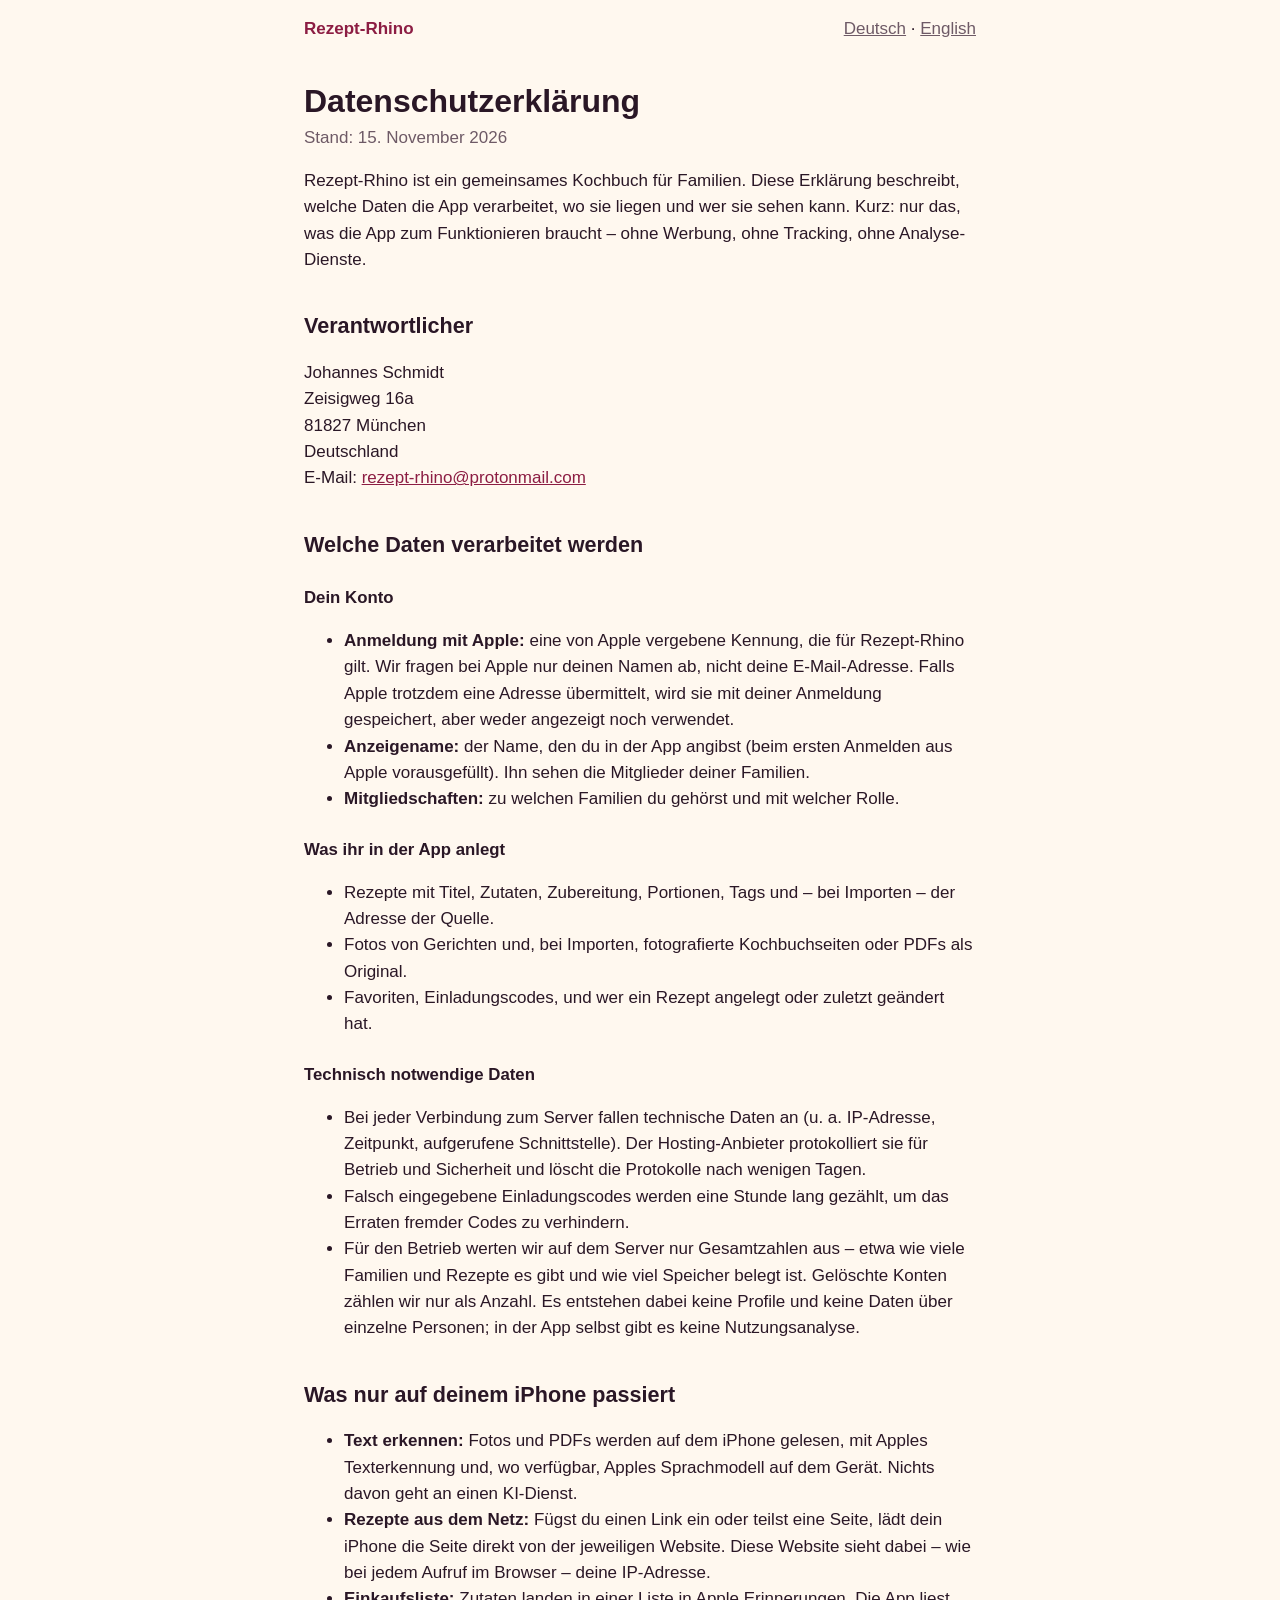
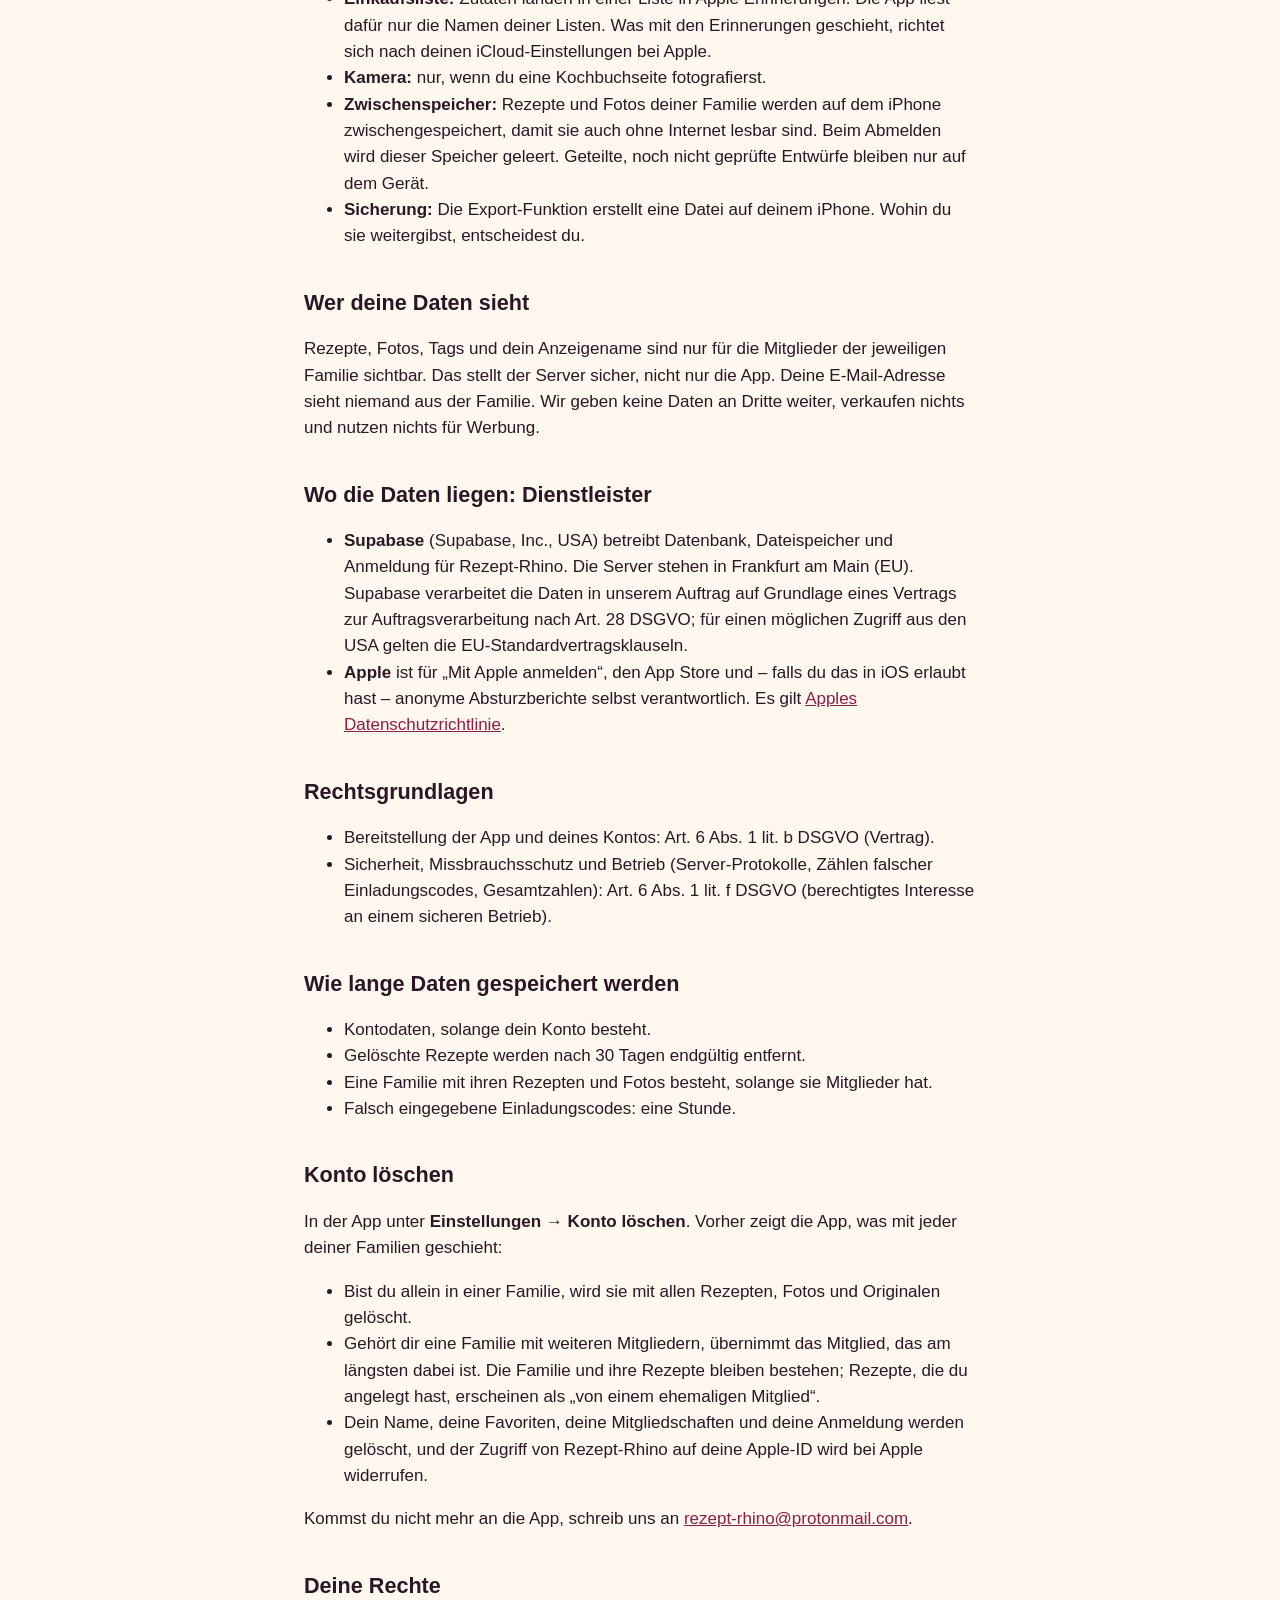
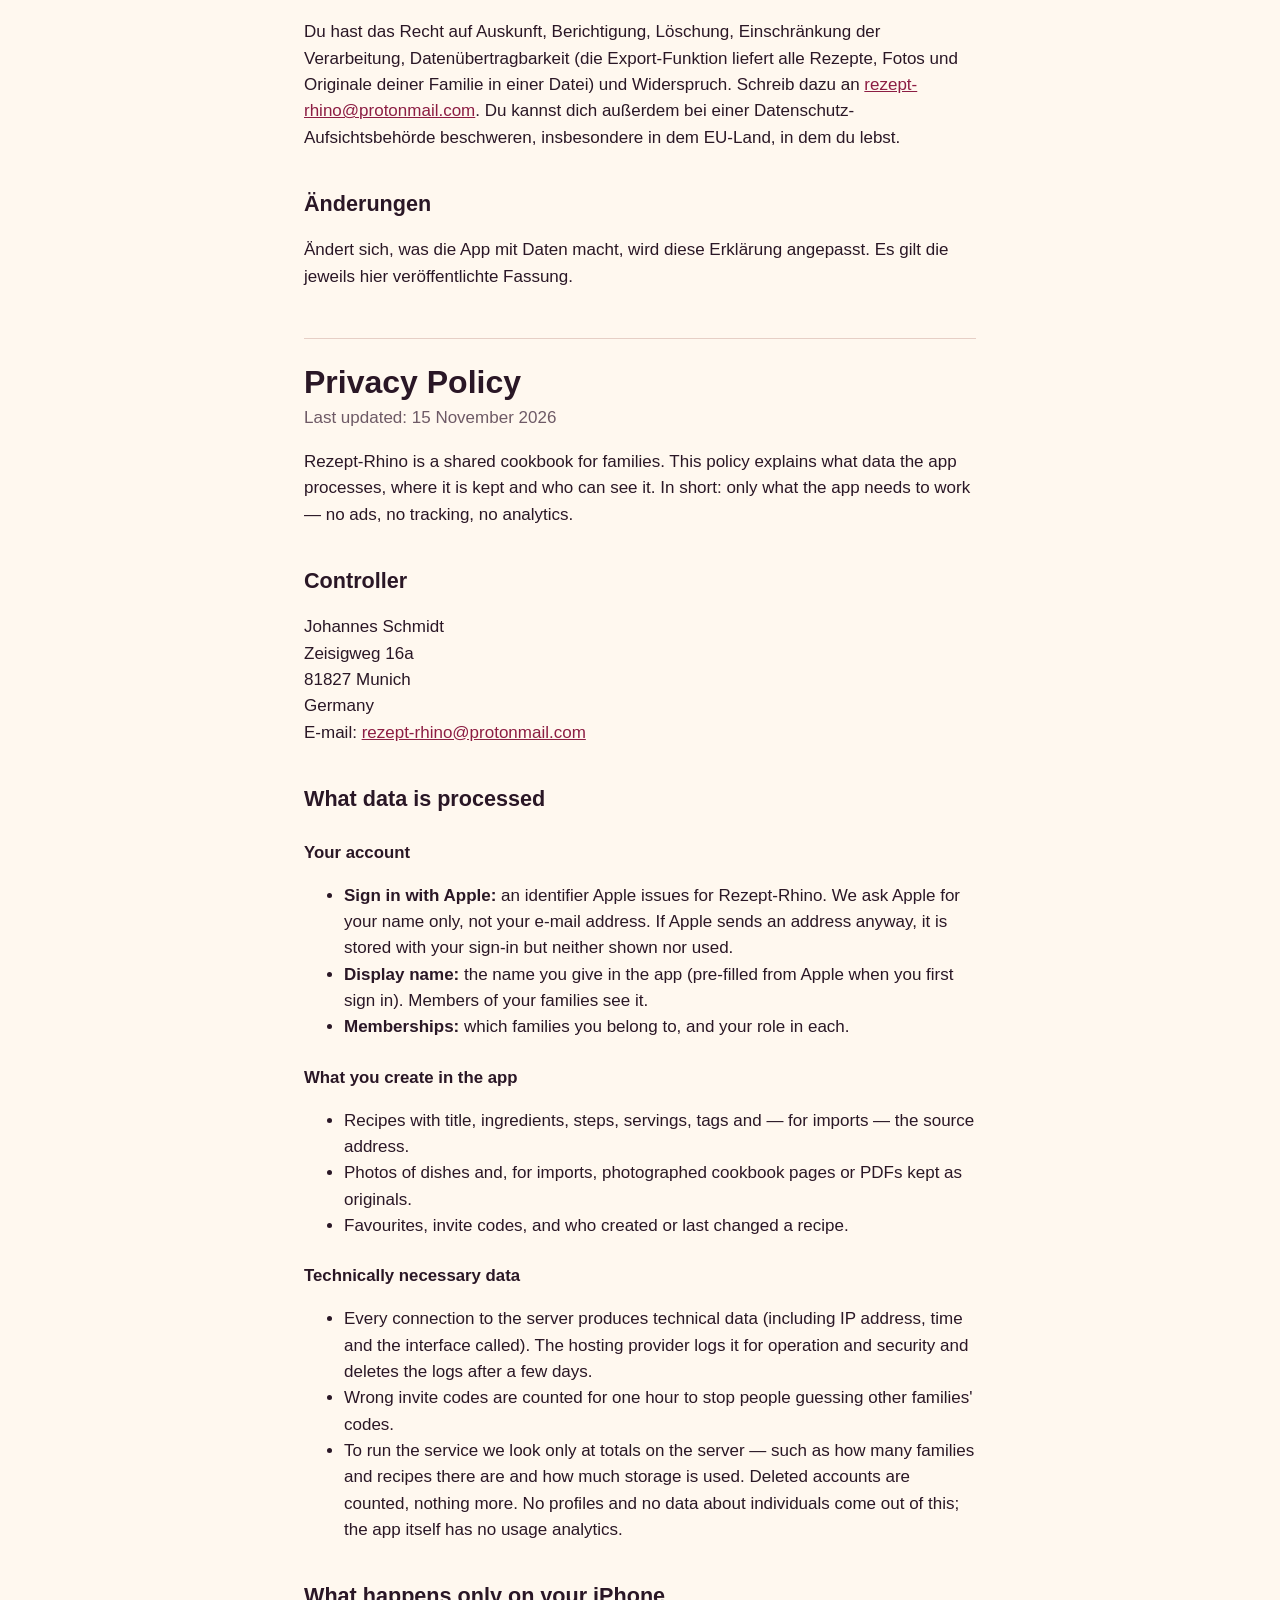
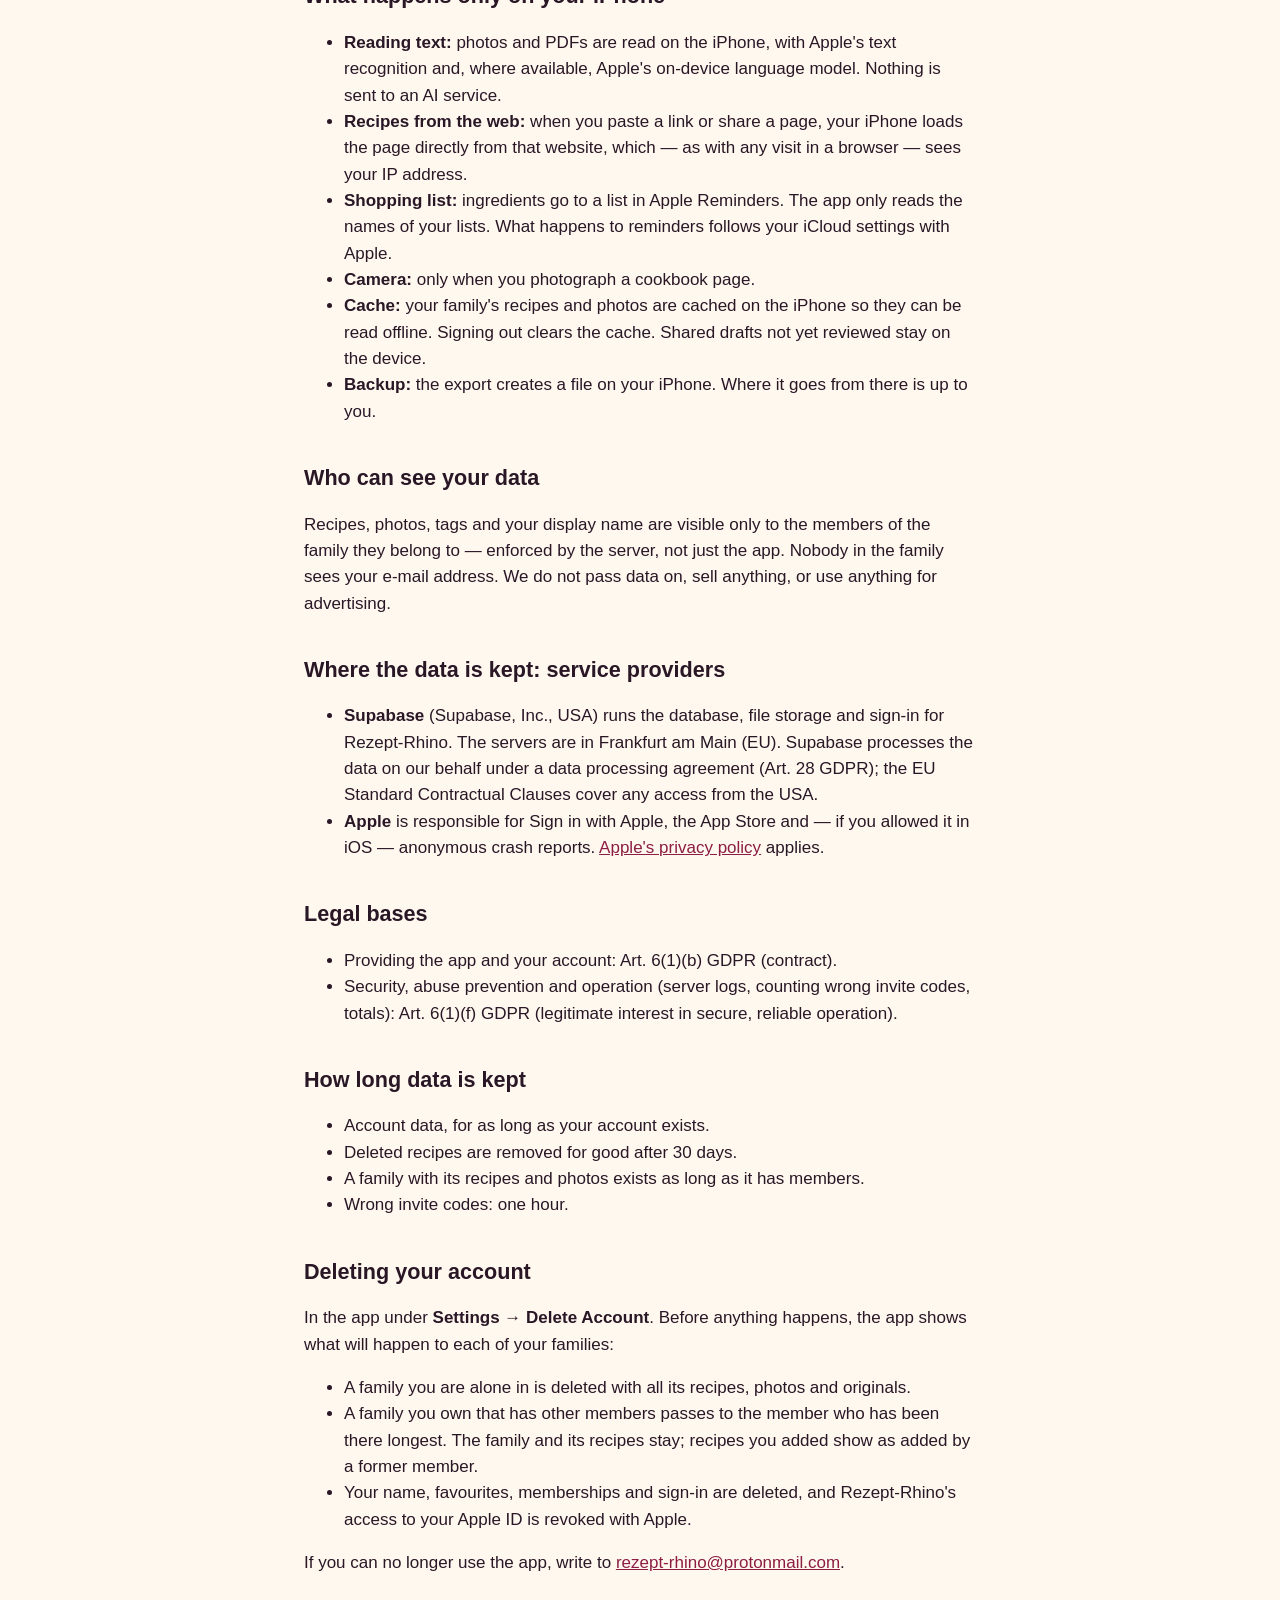
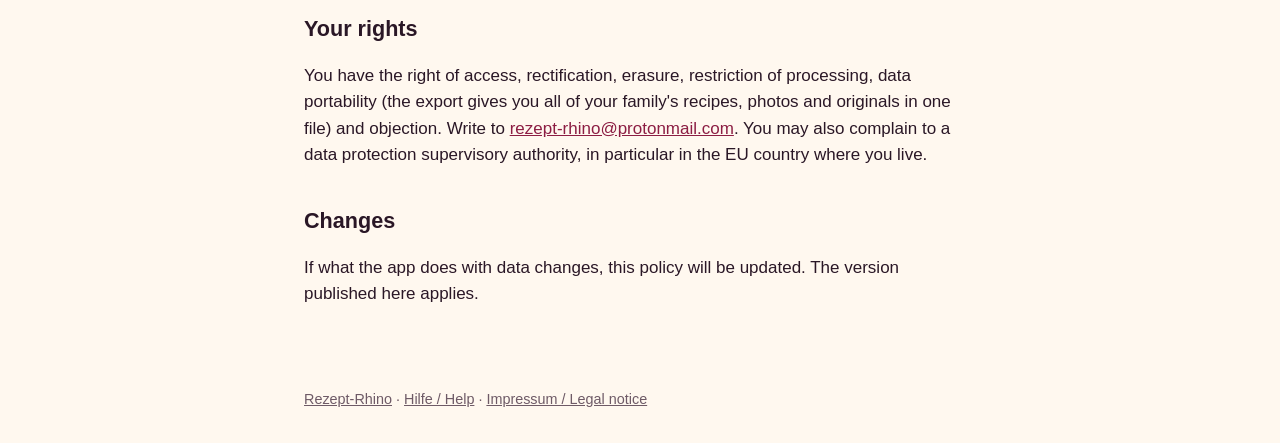
==== datenschutz.html @ c392043c "Privacy policy, help and Impressum for Rezept-Rhino" ====
<!doctype html>
<html lang="de">
<head>
<meta charset="utf-8">
<meta name="viewport" content="width=device-width, initial-scale=1">
<title>Datenschutz · Rezept-Rhino</title>
<link rel="stylesheet" href="style.css">
</head>
<body>
<header class="site">
  <a class="home" href="./">Rezept-Rhino</a>
  <nav class="lang"><a href="#de">Deutsch</a> · <a href="#en">English</a></nav>
</header>
<main>

<section class="lang" id="de" lang="de">
<h1>Datenschutzerklärung</h1>
<p class="stand">Stand: 15. November 2026</p>

<p>Rezept-Rhino ist ein gemeinsames Kochbuch für Familien. Diese Erklärung beschreibt, welche Daten
die App verarbeitet, wo sie liegen und wer sie sehen kann. Kurz: nur das, was die App zum
Funktionieren braucht – ohne Werbung, ohne Tracking, ohne Analyse-Dienste.</p>

<h2>Verantwortlicher</h2>
<p>Johannes Schmidt<br>Zeisigweg 16a<br>81827 München<br>Deutschland<br>E-Mail: <a href="mailto:rezept-rhino@protonmail.com">rezept-rhino@protonmail.com</a></p>

<h2>Welche Daten verarbeitet werden</h2>

<h3>Dein Konto</h3>
<ul>
  <li><strong>Anmeldung mit Apple:</strong> eine von Apple vergebene Kennung, die für Rezept-Rhino
    gilt. Wir fragen bei Apple nur deinen Namen ab, nicht deine E-Mail-Adresse. Falls Apple
    trotzdem eine Adresse übermittelt, wird sie mit deiner Anmeldung gespeichert, aber weder
    angezeigt noch verwendet.</li>
  <li><strong>Anzeigename:</strong> der Name, den du in der App angibst (beim ersten Anmelden aus
    Apple vorausgefüllt). Ihn sehen die Mitglieder deiner Familien.</li>
  <li><strong>Mitgliedschaften:</strong> zu welchen Familien du gehörst und mit welcher Rolle.</li>
</ul>

<h3>Was ihr in der App anlegt</h3>
<ul>
  <li>Rezepte mit Titel, Zutaten, Zubereitung, Portionen, Tags und – bei Importen – der Adresse der
    Quelle.</li>
  <li>Fotos von Gerichten und, bei Importen, fotografierte Kochbuchseiten oder PDFs als Original.</li>
  <li>Favoriten, Einladungscodes, und wer ein Rezept angelegt oder zuletzt geändert hat.</li>
</ul>

<h3>Technisch notwendige Daten</h3>
<ul>
  <li>Bei jeder Verbindung zum Server fallen technische Daten an (u. a. IP-Adresse, Zeitpunkt,
    aufgerufene Schnittstelle). Der Hosting-Anbieter protokolliert sie für Betrieb und Sicherheit
    und löscht die Protokolle nach wenigen Tagen.</li>
  <li>Falsch eingegebene Einladungscodes werden eine Stunde lang gezählt, um das Erraten fremder
    Codes zu verhindern.</li>
  <li>Für den Betrieb werten wir auf dem Server nur Gesamtzahlen aus – etwa wie viele Familien und
    Rezepte es gibt und wie viel Speicher belegt ist. Gelöschte Konten zählen wir nur als Anzahl.
    Es entstehen dabei keine Profile und keine Daten über einzelne Personen; in der App selbst gibt
    es keine Nutzungsanalyse.</li>
</ul>

<h2>Was nur auf deinem iPhone passiert</h2>
<ul>
  <li><strong>Text erkennen:</strong> Fotos und PDFs werden auf dem iPhone gelesen, mit Apples
    Texterkennung und, wo verfügbar, Apples Sprachmodell auf dem Gerät. Nichts davon geht an einen
    KI-Dienst.</li>
  <li><strong>Rezepte aus dem Netz:</strong> Fügst du einen Link ein oder teilst eine Seite, lädt dein
    iPhone die Seite direkt von der jeweiligen Website. Diese Website sieht dabei – wie bei jedem
    Aufruf im Browser – deine IP-Adresse.</li>
  <li><strong>Einkaufsliste:</strong> Zutaten landen in einer Liste in Apple Erinnerungen. Die App
    liest dafür nur die Namen deiner Listen. Was mit den Erinnerungen geschieht, richtet sich nach
    deinen iCloud-Einstellungen bei Apple.</li>
  <li><strong>Kamera:</strong> nur, wenn du eine Kochbuchseite fotografierst.</li>
  <li><strong>Zwischenspeicher:</strong> Rezepte und Fotos deiner Familie werden auf dem iPhone
    zwischengespeichert, damit sie auch ohne Internet lesbar sind. Beim Abmelden wird dieser Speicher
    geleert. Geteilte, noch nicht geprüfte Entwürfe bleiben nur auf dem Gerät.</li>
  <li><strong>Sicherung:</strong> Die Export-Funktion erstellt eine Datei auf deinem iPhone. Wohin du
    sie weitergibst, entscheidest du.</li>
</ul>

<h2>Wer deine Daten sieht</h2>
<p>Rezepte, Fotos, Tags und dein Anzeigename sind nur für die Mitglieder der jeweiligen Familie
sichtbar. Das stellt der Server sicher, nicht nur die App. Deine E-Mail-Adresse sieht niemand aus
der Familie. Wir geben keine Daten an Dritte weiter, verkaufen nichts und nutzen nichts für Werbung.</p>

<h2>Wo die Daten liegen: Dienstleister</h2>
<ul>
  <li><strong>Supabase</strong> (Supabase, Inc., USA) betreibt Datenbank, Dateispeicher und
    Anmeldung für Rezept-Rhino. Die Server stehen in Frankfurt am Main (EU). Supabase verarbeitet
    die Daten in unserem Auftrag auf Grundlage eines Vertrags zur Auftragsverarbeitung nach
    Art. 28 DSGVO; für einen möglichen Zugriff aus den USA gelten die EU-Standardvertragsklauseln.</li>
  <li><strong>Apple</strong> ist für „Mit Apple anmelden“, den App Store und – falls du das in iOS
    erlaubt hast – anonyme Absturzberichte selbst verantwortlich. Es gilt
    <a href="https://www.apple.com/legal/privacy/de-ww/">Apples Datenschutzrichtlinie</a>.</li>
</ul>

<h2>Rechtsgrundlagen</h2>
<ul>
  <li>Bereitstellung der App und deines Kontos: Art. 6 Abs. 1 lit. b DSGVO (Vertrag).</li>
  <li>Sicherheit, Missbrauchsschutz und Betrieb (Server-Protokolle, Zählen falscher Einladungscodes,
    Gesamtzahlen):
    Art. 6 Abs. 1 lit. f DSGVO (berechtigtes Interesse an einem sicheren Betrieb).</li>
</ul>

<h2>Wie lange Daten gespeichert werden</h2>
<ul>
  <li>Kontodaten, solange dein Konto besteht.</li>
  <li>Gelöschte Rezepte werden nach 30 Tagen endgültig entfernt.</li>
  <li>Eine Familie mit ihren Rezepten und Fotos besteht, solange sie Mitglieder hat.</li>
  <li>Falsch eingegebene Einladungscodes: eine Stunde.</li>
</ul>

<h2>Konto löschen</h2>
<p>In der App unter <strong>Einstellungen → Konto löschen</strong>. Vorher zeigt die App, was mit
jeder deiner Familien geschieht:</p>
<ul>
  <li>Bist du allein in einer Familie, wird sie mit allen Rezepten, Fotos und Originalen gelöscht.</li>
  <li>Gehört dir eine Familie mit weiteren Mitgliedern, übernimmt das Mitglied, das am längsten dabei
    ist. Die Familie und ihre Rezepte bleiben bestehen; Rezepte, die du angelegt hast, erscheinen als
    „von einem ehemaligen Mitglied“.</li>
  <li>Dein Name, deine Favoriten, deine Mitgliedschaften und deine Anmeldung werden gelöscht, und
    der Zugriff von Rezept-Rhino auf deine Apple-ID wird bei Apple widerrufen.</li>
</ul>
<p>Kommst du nicht mehr an die App, schreib uns an <a href="mailto:rezept-rhino@protonmail.com">rezept-rhino@protonmail.com</a>.</p>

<h2>Deine Rechte</h2>
<p>Du hast das Recht auf Auskunft, Berichtigung, Löschung, Einschränkung der Verarbeitung,
Datenübertragbarkeit (die Export-Funktion liefert alle Rezepte, Fotos und Originale deiner Familie
in einer Datei) und Widerspruch. Schreib dazu an <a href="mailto:rezept-rhino@protonmail.com">rezept-rhino@protonmail.com</a>. Du kannst
dich außerdem bei einer Datenschutz-Aufsichtsbehörde beschweren, insbesondere in dem EU-Land, in dem
du lebst.</p>

<h2>Änderungen</h2>
<p>Ändert sich, was die App mit Daten macht, wird diese Erklärung angepasst. Es gilt die jeweils
hier veröffentlichte Fassung.</p>
</section>

<section class="lang" id="en" lang="en">
<h1>Privacy Policy</h1>
<p class="stand">Last updated: 15 November 2026</p>

<p>Rezept-Rhino is a shared cookbook for families. This policy explains what data the app processes,
where it is kept and who can see it. In short: only what the app needs to work — no ads, no
tracking, no analytics.</p>

<h2>Controller</h2>
<p>Johannes Schmidt<br>Zeisigweg 16a<br>81827 Munich<br>Germany<br>E-mail: <a href="mailto:rezept-rhino@protonmail.com">rezept-rhino@protonmail.com</a></p>

<h2>What data is processed</h2>

<h3>Your account</h3>
<ul>
  <li><strong>Sign in with Apple:</strong> an identifier Apple issues for Rezept-Rhino. We ask Apple
    for your name only, not your e-mail address. If Apple sends an address anyway, it is stored with
    your sign-in but neither shown nor used.</li>
  <li><strong>Display name:</strong> the name you give in the app (pre-filled from Apple when you
    first sign in). Members of your families see it.</li>
  <li><strong>Memberships:</strong> which families you belong to, and your role in each.</li>
</ul>

<h3>What you create in the app</h3>
<ul>
  <li>Recipes with title, ingredients, steps, servings, tags and — for imports — the source address.</li>
  <li>Photos of dishes and, for imports, photographed cookbook pages or PDFs kept as originals.</li>
  <li>Favourites, invite codes, and who created or last changed a recipe.</li>
</ul>

<h3>Technically necessary data</h3>
<ul>
  <li>Every connection to the server produces technical data (including IP address, time and the
    interface called). The hosting provider logs it for operation and security and deletes the logs
    after a few days.</li>
  <li>Wrong invite codes are counted for one hour to stop people guessing other families' codes.</li>
  <li>To run the service we look only at totals on the server — such as how many families and
    recipes there are and how much storage is used. Deleted accounts are counted, nothing more. No
    profiles and no data about individuals come out of this; the app itself has no usage
    analytics.</li>
</ul>

<h2>What happens only on your iPhone</h2>
<ul>
  <li><strong>Reading text:</strong> photos and PDFs are read on the iPhone, with Apple's text
    recognition and, where available, Apple's on-device language model. Nothing is sent to an AI
    service.</li>
  <li><strong>Recipes from the web:</strong> when you paste a link or share a page, your iPhone loads
    the page directly from that website, which — as with any visit in a browser — sees your IP
    address.</li>
  <li><strong>Shopping list:</strong> ingredients go to a list in Apple Reminders. The app only reads
    the names of your lists. What happens to reminders follows your iCloud settings with Apple.</li>
  <li><strong>Camera:</strong> only when you photograph a cookbook page.</li>
  <li><strong>Cache:</strong> your family's recipes and photos are cached on the iPhone so they can be
    read offline. Signing out clears the cache. Shared drafts not yet reviewed stay on the device.</li>
  <li><strong>Backup:</strong> the export creates a file on your iPhone. Where it goes from there is
    up to you.</li>
</ul>

<h2>Who can see your data</h2>
<p>Recipes, photos, tags and your display name are visible only to the members of the family they
belong to — enforced by the server, not just the app. Nobody in the family sees your e-mail address.
We do not pass data on, sell anything, or use anything for advertising.</p>

<h2>Where the data is kept: service providers</h2>
<ul>
  <li><strong>Supabase</strong> (Supabase, Inc., USA) runs the database, file storage and sign-in for
    Rezept-Rhino. The servers are in Frankfurt am Main (EU). Supabase processes the data on our
    behalf under a data processing agreement (Art. 28 GDPR); the EU Standard Contractual Clauses
    cover any access from the USA.</li>
  <li><strong>Apple</strong> is responsible for Sign in with Apple, the App Store and — if you allowed
    it in iOS — anonymous crash reports. <a href="https://www.apple.com/legal/privacy/">Apple's
    privacy policy</a> applies.</li>
</ul>

<h2>Legal bases</h2>
<ul>
  <li>Providing the app and your account: Art. 6(1)(b) GDPR (contract).</li>
  <li>Security, abuse prevention and operation (server logs, counting wrong invite codes, totals):
    Art. 6(1)(f) GDPR (legitimate interest in secure, reliable operation).</li>
</ul>

<h2>How long data is kept</h2>
<ul>
  <li>Account data, for as long as your account exists.</li>
  <li>Deleted recipes are removed for good after 30 days.</li>
  <li>A family with its recipes and photos exists as long as it has members.</li>
  <li>Wrong invite codes: one hour.</li>
</ul>

<h2>Deleting your account</h2>
<p>In the app under <strong>Settings → Delete Account</strong>. Before anything happens, the app shows
what will happen to each of your families:</p>
<ul>
  <li>A family you are alone in is deleted with all its recipes, photos and originals.</li>
  <li>A family you own that has other members passes to the member who has been there longest. The
    family and its recipes stay; recipes you added show as added by a former member.</li>
  <li>Your name, favourites, memberships and sign-in are deleted, and Rezept-Rhino's access to your
    Apple ID is revoked with Apple.</li>
</ul>
<p>If you can no longer use the app, write to <a href="mailto:rezept-rhino@protonmail.com">rezept-rhino@protonmail.com</a>.</p>

<h2>Your rights</h2>
<p>You have the right of access, rectification, erasure, restriction of processing, data portability
(the export gives you all of your family's recipes, photos and originals in one file) and objection.
Write to <a href="mailto:rezept-rhino@protonmail.com">rezept-rhino@protonmail.com</a>. You may also complain to a data protection
supervisory authority, in particular in the EU country where you live.</p>

<h2>Changes</h2>
<p>If what the app does with data changes, this policy will be updated. The version published here
applies.</p>
</section>

</main>
<footer><a href="./">Rezept-Rhino</a> · <a href="hilfe.html">Hilfe / Help</a> · <a href="impressum.html">Impressum / Legal notice</a></footer>
</body>
</html>
---- style.css ----
/* Rezept-Rhino — public pages. Colours from the app's Brand.swift. */

:root {
  --canvas: #FFF8EF;
  --surface: #FFFDF9;
  --text: #2A1726;
  --muted: #6E5A66;
  --accent: #8C1D43;
  --divider: #E6CFC6;
  color-scheme: light dark;
}

@media (prefers-color-scheme: dark) {
  :root {
    --canvas: #160D17;
    --surface: #251A24;
    --text: #F6ECEF;
    --muted: #BFA9B6;
    --accent: #FFAA9D;
    --divider: #503541;
  }
}

* { box-sizing: border-box; }

body {
  margin: 0;
  background: var(--canvas);
  color: var(--text);
  font: 17px/1.55 -apple-system, BlinkMacSystemFont, "Segoe UI", Roboto, Helvetica, Arial, sans-serif;
}

main {
  max-width: 44rem;
  margin: 0 auto;
  padding: 2rem 1rem 4rem;
}

header.site {
  display: flex;
  align-items: center;
  justify-content: space-between;
  gap: 1rem;
  max-width: 44rem;
  margin: 0 auto;
  padding: 1rem 1rem 0;
}

header.site a.home {
  font-weight: 700;
  color: var(--accent);
  text-decoration: none;
}

nav.lang a { color: var(--muted); }

h1 { font-size: 2rem; line-height: 1.2; margin: 0.5rem 0 0.25rem; }
h2 { font-size: 1.35rem; margin: 2.25rem 0 0.5rem; }
h3 { font-size: 1.05rem; margin: 1.5rem 0 0.25rem; }

a { color: var(--accent); }

.stand { color: var(--muted); margin-top: 0; }

section.lang + section.lang {
  border-top: 1px solid var(--divider);
  margin-top: 3rem;
  padding-top: 1rem;
}

.card {
  background: var(--surface);
  border: 1px solid var(--divider);
  border-radius: 16px;
  padding: 1rem 1.25rem;
  margin: 1rem 0;
}

.hero { text-align: center; }
.hero img { width: 180px; height: auto; }
.hero p { color: var(--muted); }

ul.links { list-style: none; padding: 0; }
ul.links li { margin: 0.5rem 0; }

footer {
  max-width: 44rem;
  margin: 0 auto;
  padding: 0 1rem 2rem;
  color: var(--muted);
  font-size: 0.9rem;
}

footer a { color: var(--muted); }
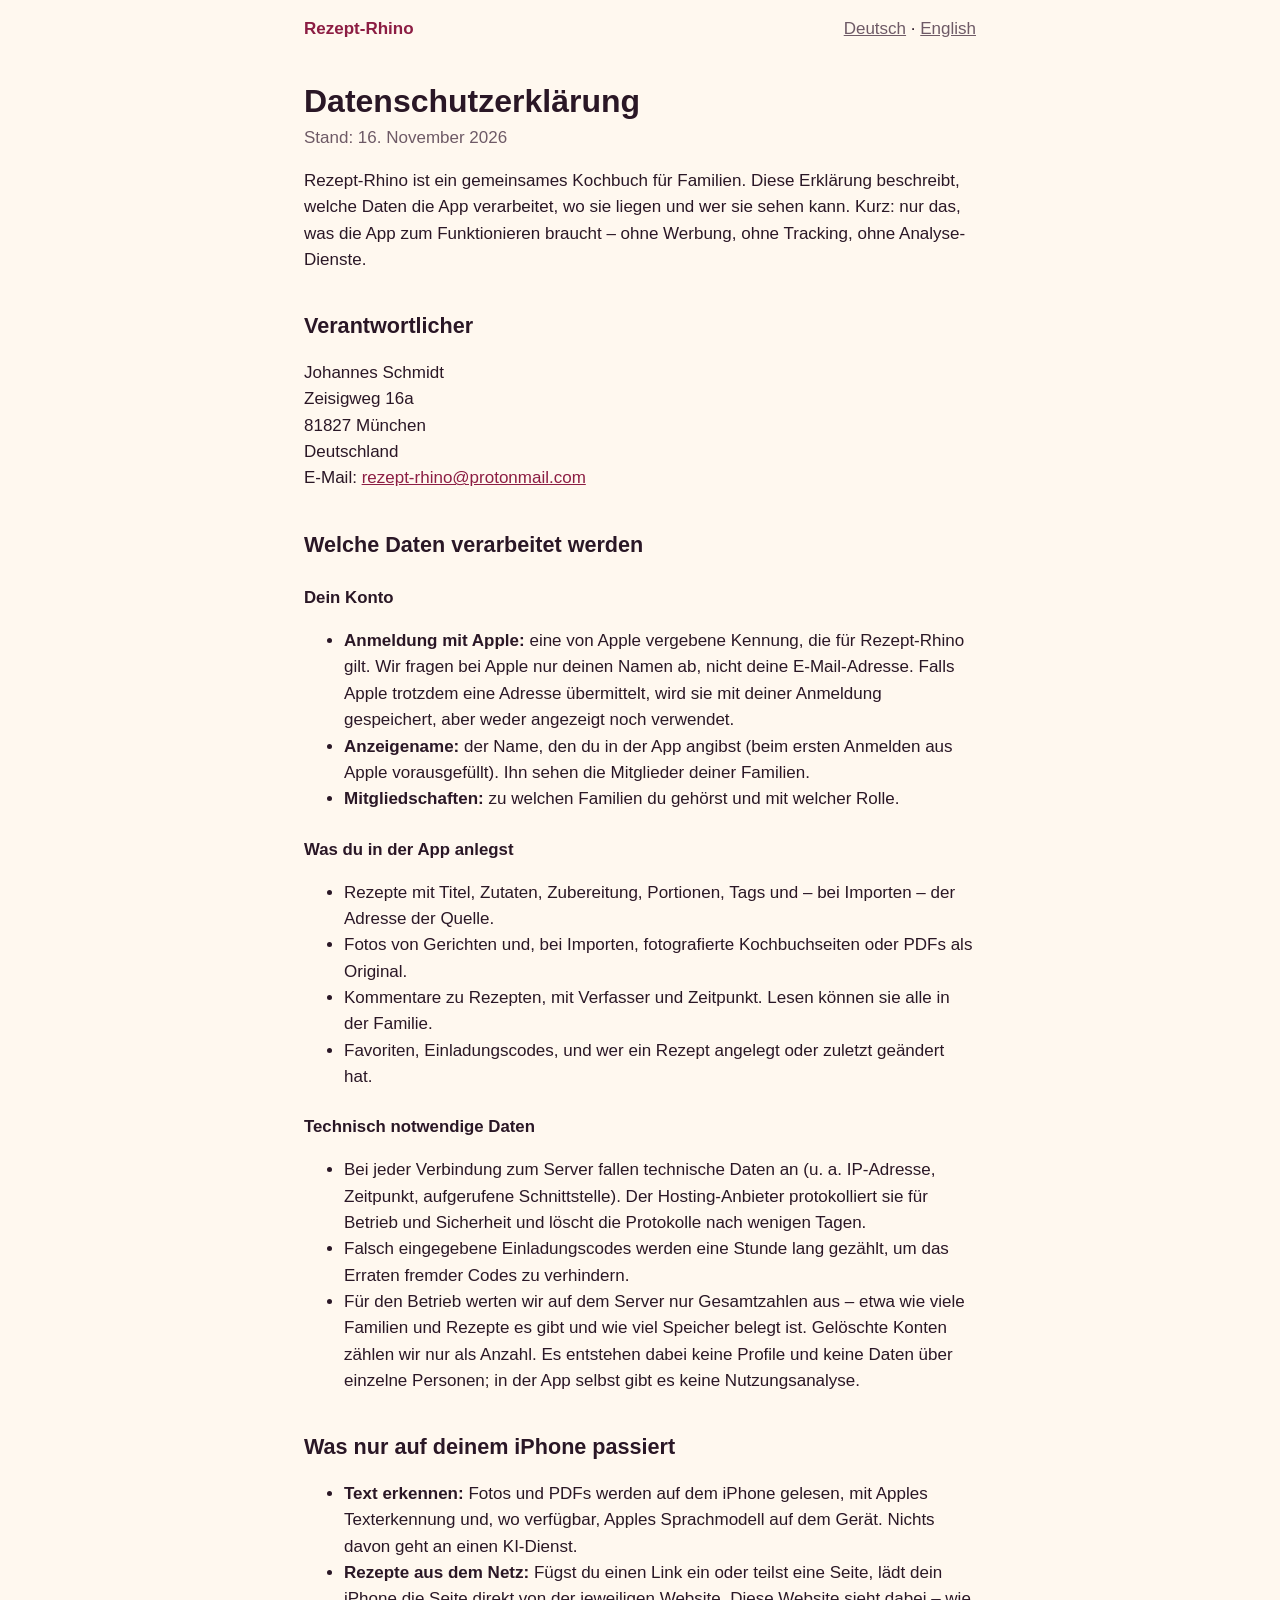
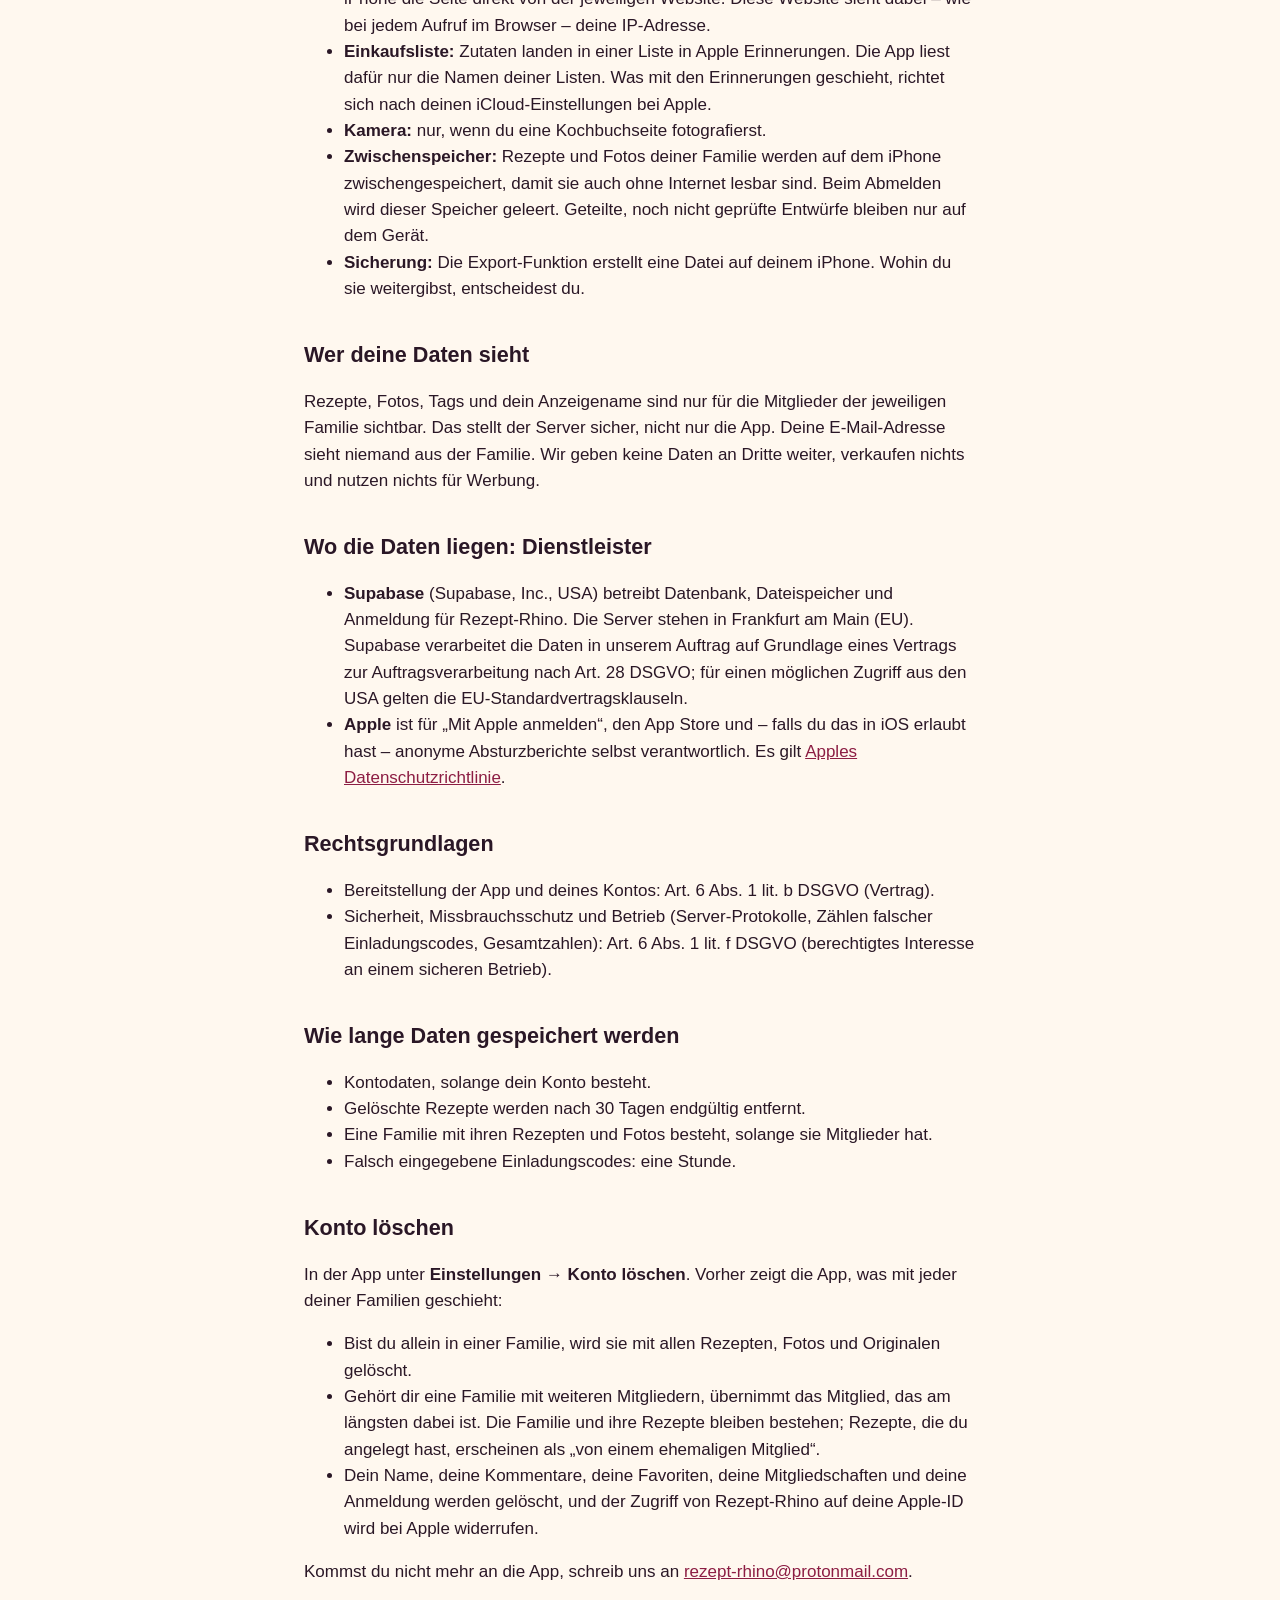
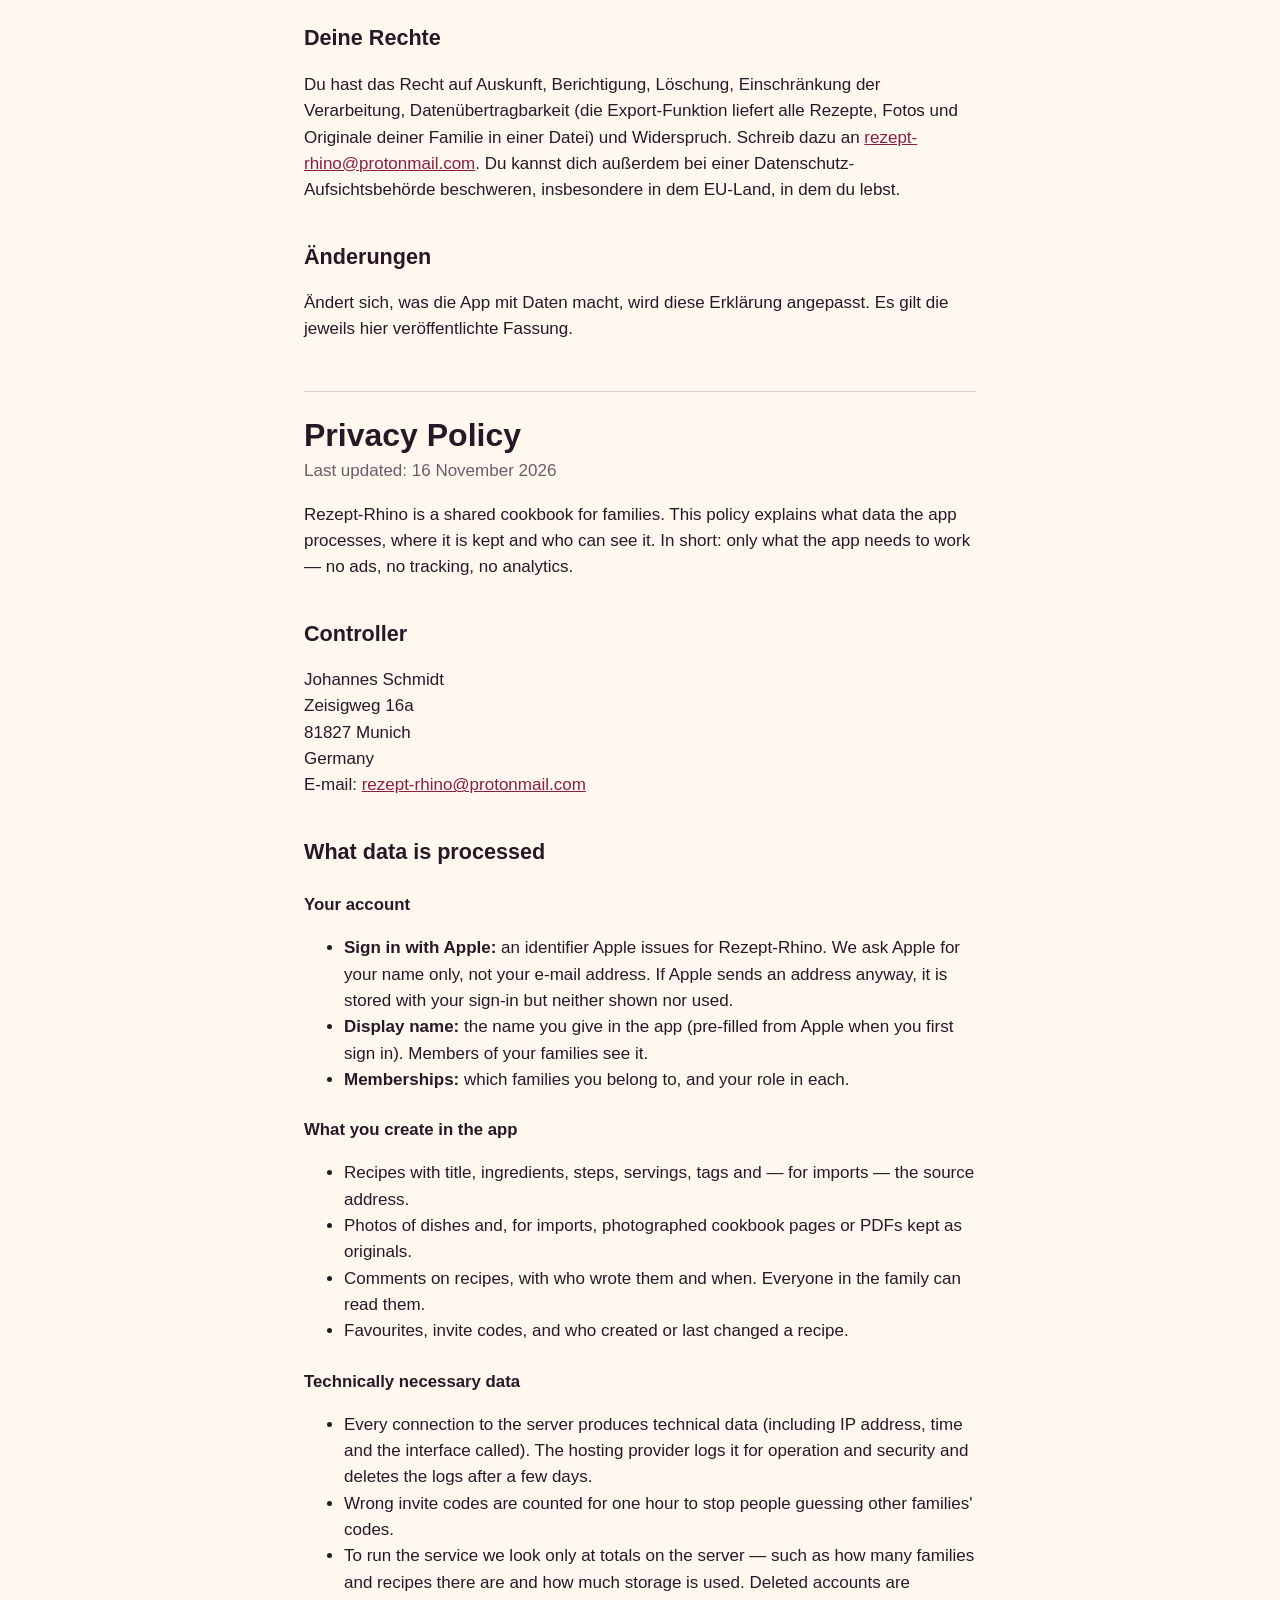
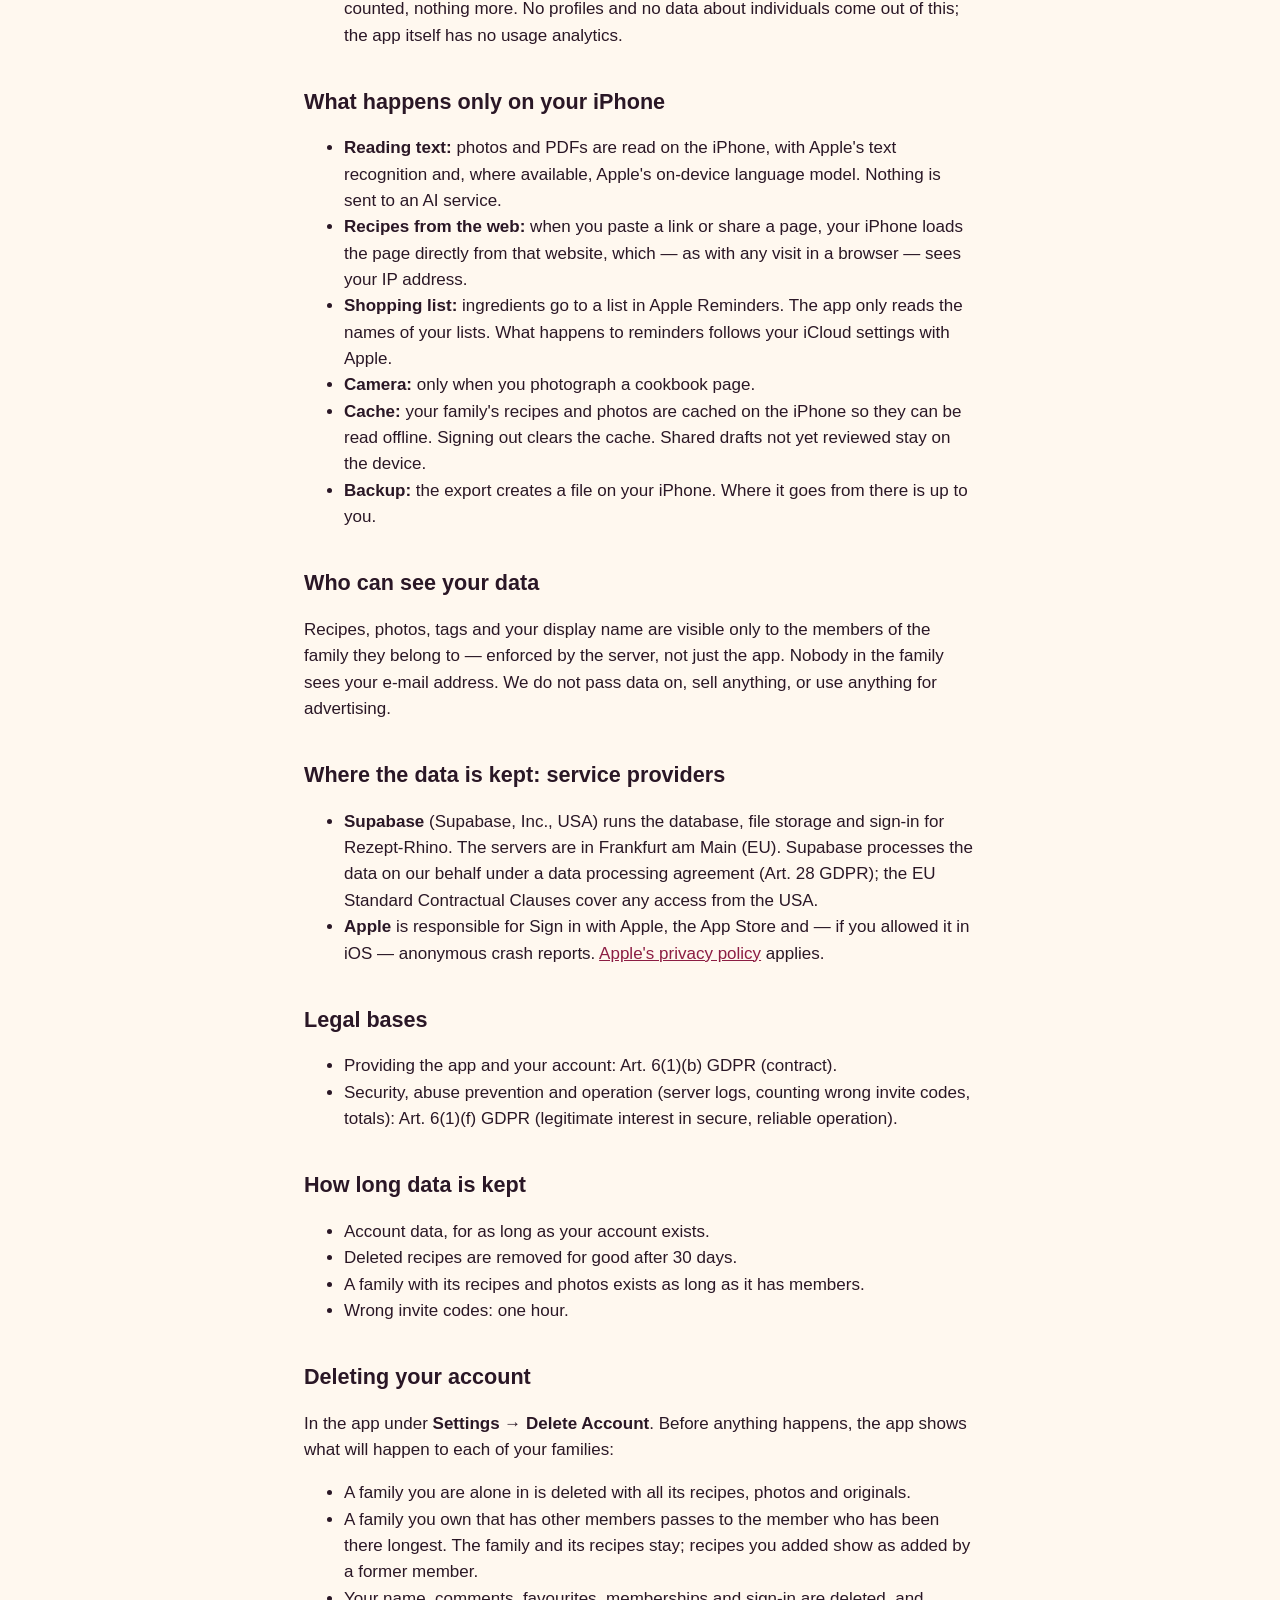
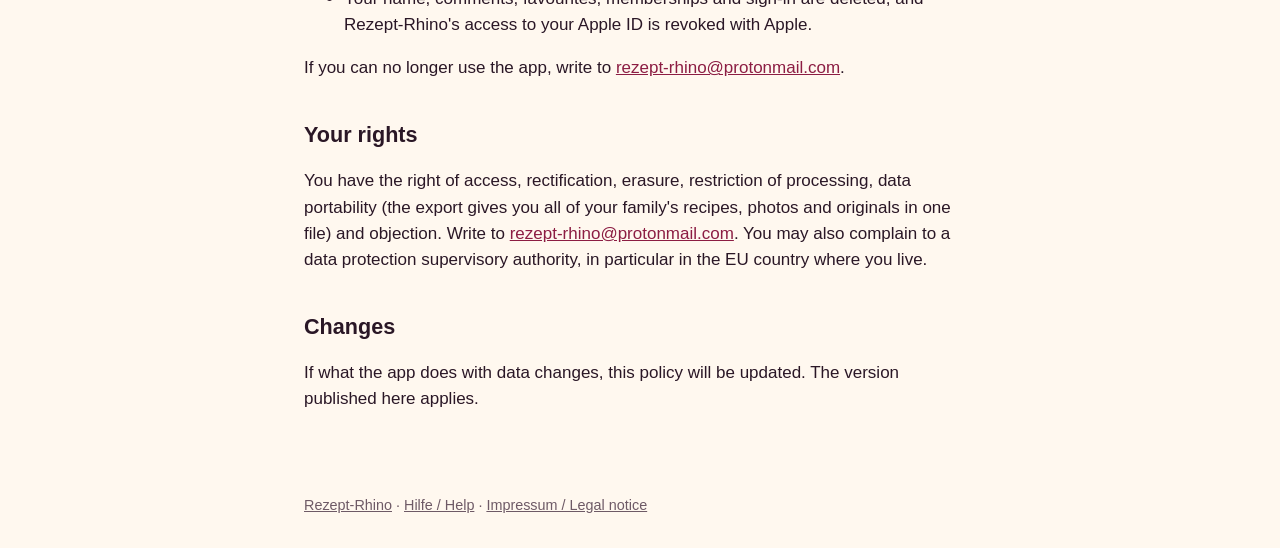
==== commit ddd086da: "Slogan as in the app, German always du, comments in the privacy policy" ====
--- a/datenschutz.html
+++ b/datenschutz.html
@@ -15,7 +15,7 @@
 
 <section class="lang" id="de" lang="de">
 <h1>Datenschutzerklärung</h1>
-<p class="stand">Stand: 15. November 2026</p>
+<p class="stand">Stand: 16. November 2026</p>
 
 <p>Rezept-Rhino ist ein gemeinsames Kochbuch für Familien. Diese Erklärung beschreibt, welche Daten
 die App verarbeitet, wo sie liegen und wer sie sehen kann. Kurz: nur das, was die App zum
@@ -37,11 +37,12 @@
   <li><strong>Mitgliedschaften:</strong> zu welchen Familien du gehörst und mit welcher Rolle.</li>
 </ul>
 
-<h3>Was ihr in der App anlegt</h3>
+<h3>Was du in der App anlegst</h3>
 <ul>
   <li>Rezepte mit Titel, Zutaten, Zubereitung, Portionen, Tags und – bei Importen – der Adresse der
     Quelle.</li>
   <li>Fotos von Gerichten und, bei Importen, fotografierte Kochbuchseiten oder PDFs als Original.</li>
+  <li>Kommentare zu Rezepten, mit Verfasser und Zeitpunkt. Lesen können sie alle in der Familie.</li>
   <li>Favoriten, Einladungscodes, und wer ein Rezept angelegt oder zuletzt geändert hat.</li>
 </ul>
 
@@ -117,7 +118,8 @@
   <li>Gehört dir eine Familie mit weiteren Mitgliedern, übernimmt das Mitglied, das am längsten dabei
     ist. Die Familie und ihre Rezepte bleiben bestehen; Rezepte, die du angelegt hast, erscheinen als
     „von einem ehemaligen Mitglied“.</li>
-  <li>Dein Name, deine Favoriten, deine Mitgliedschaften und deine Anmeldung werden gelöscht, und
+  <li>Dein Name, deine Kommentare, deine Favoriten, deine Mitgliedschaften und deine Anmeldung
+    werden gelöscht, und
     der Zugriff von Rezept-Rhino auf deine Apple-ID wird bei Apple widerrufen.</li>
 </ul>
 <p>Kommst du nicht mehr an die App, schreib uns an <a href="mailto:rezept-rhino@protonmail.com">rezept-rhino@protonmail.com</a>.</p>
@@ -136,7 +138,7 @@
 
 <section class="lang" id="en" lang="en">
 <h1>Privacy Policy</h1>
-<p class="stand">Last updated: 15 November 2026</p>
+<p class="stand">Last updated: 16 November 2026</p>
 
 <p>Rezept-Rhino is a shared cookbook for families. This policy explains what data the app processes,
 where it is kept and who can see it. In short: only what the app needs to work — no ads, no
@@ -161,6 +163,7 @@
 <ul>
   <li>Recipes with title, ingredients, steps, servings, tags and — for imports — the source address.</li>
   <li>Photos of dishes and, for imports, photographed cookbook pages or PDFs kept as originals.</li>
+  <li>Comments on recipes, with who wrote them and when. Everyone in the family can read them.</li>
   <li>Favourites, invite codes, and who created or last changed a recipe.</li>
 </ul>
 
@@ -231,7 +234,8 @@
   <li>A family you are alone in is deleted with all its recipes, photos and originals.</li>
   <li>A family you own that has other members passes to the member who has been there longest. The
     family and its recipes stay; recipes you added show as added by a former member.</li>
-  <li>Your name, favourites, memberships and sign-in are deleted, and Rezept-Rhino's access to your
+  <li>Your name, comments, favourites, memberships and sign-in are deleted, and Rezept-Rhino's
+    access to your
     Apple ID is revoked with Apple.</li>
 </ul>
 <p>If you can no longer use the app, write to <a href="mailto:rezept-rhino@protonmail.com">rezept-rhino@protonmail.com</a>.</p>
--- a/style.css
+++ b/style.css
@@ -77,7 +77,7 @@
 }
 
 .hero { text-align: center; }
-.hero img { width: 180px; height: auto; }
+.hero img { width: min(320px, 100%); height: auto; }
 .hero p { color: var(--muted); }
 
 ul.links { list-style: none; padding: 0; }
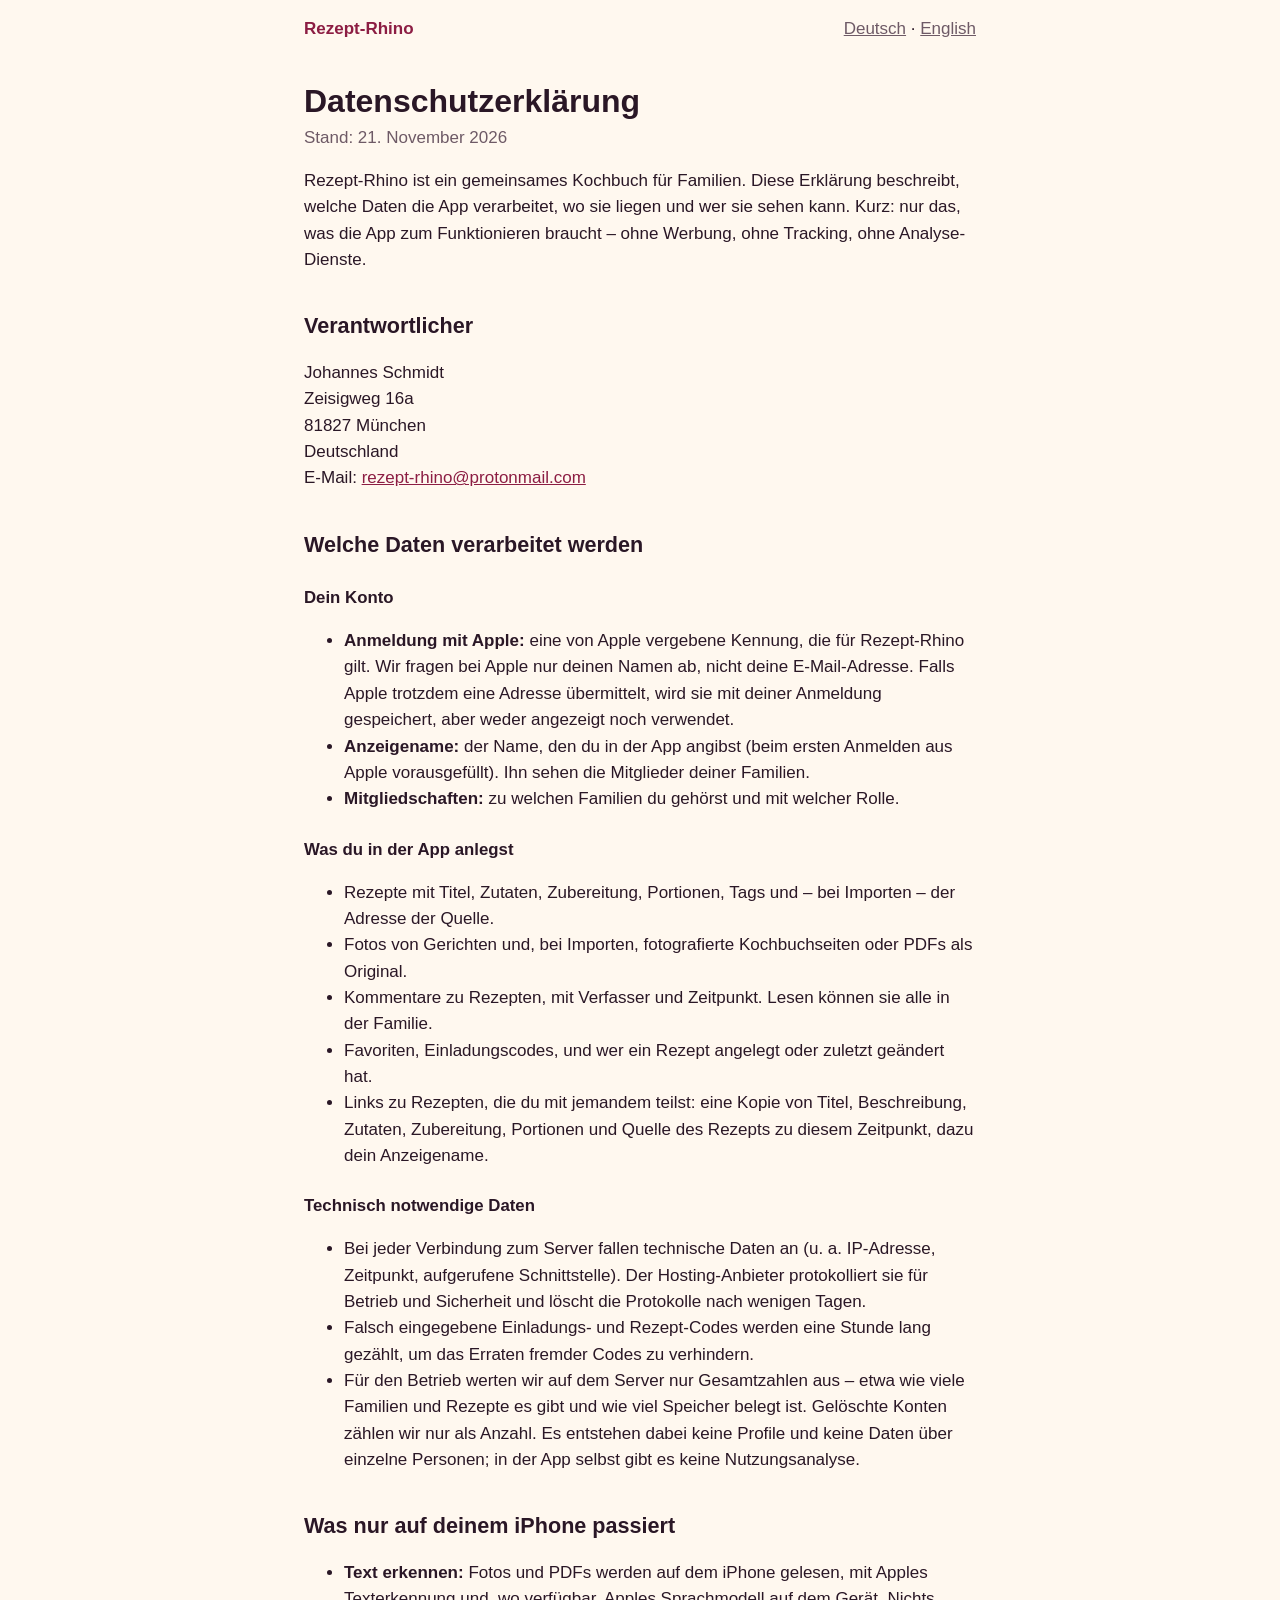
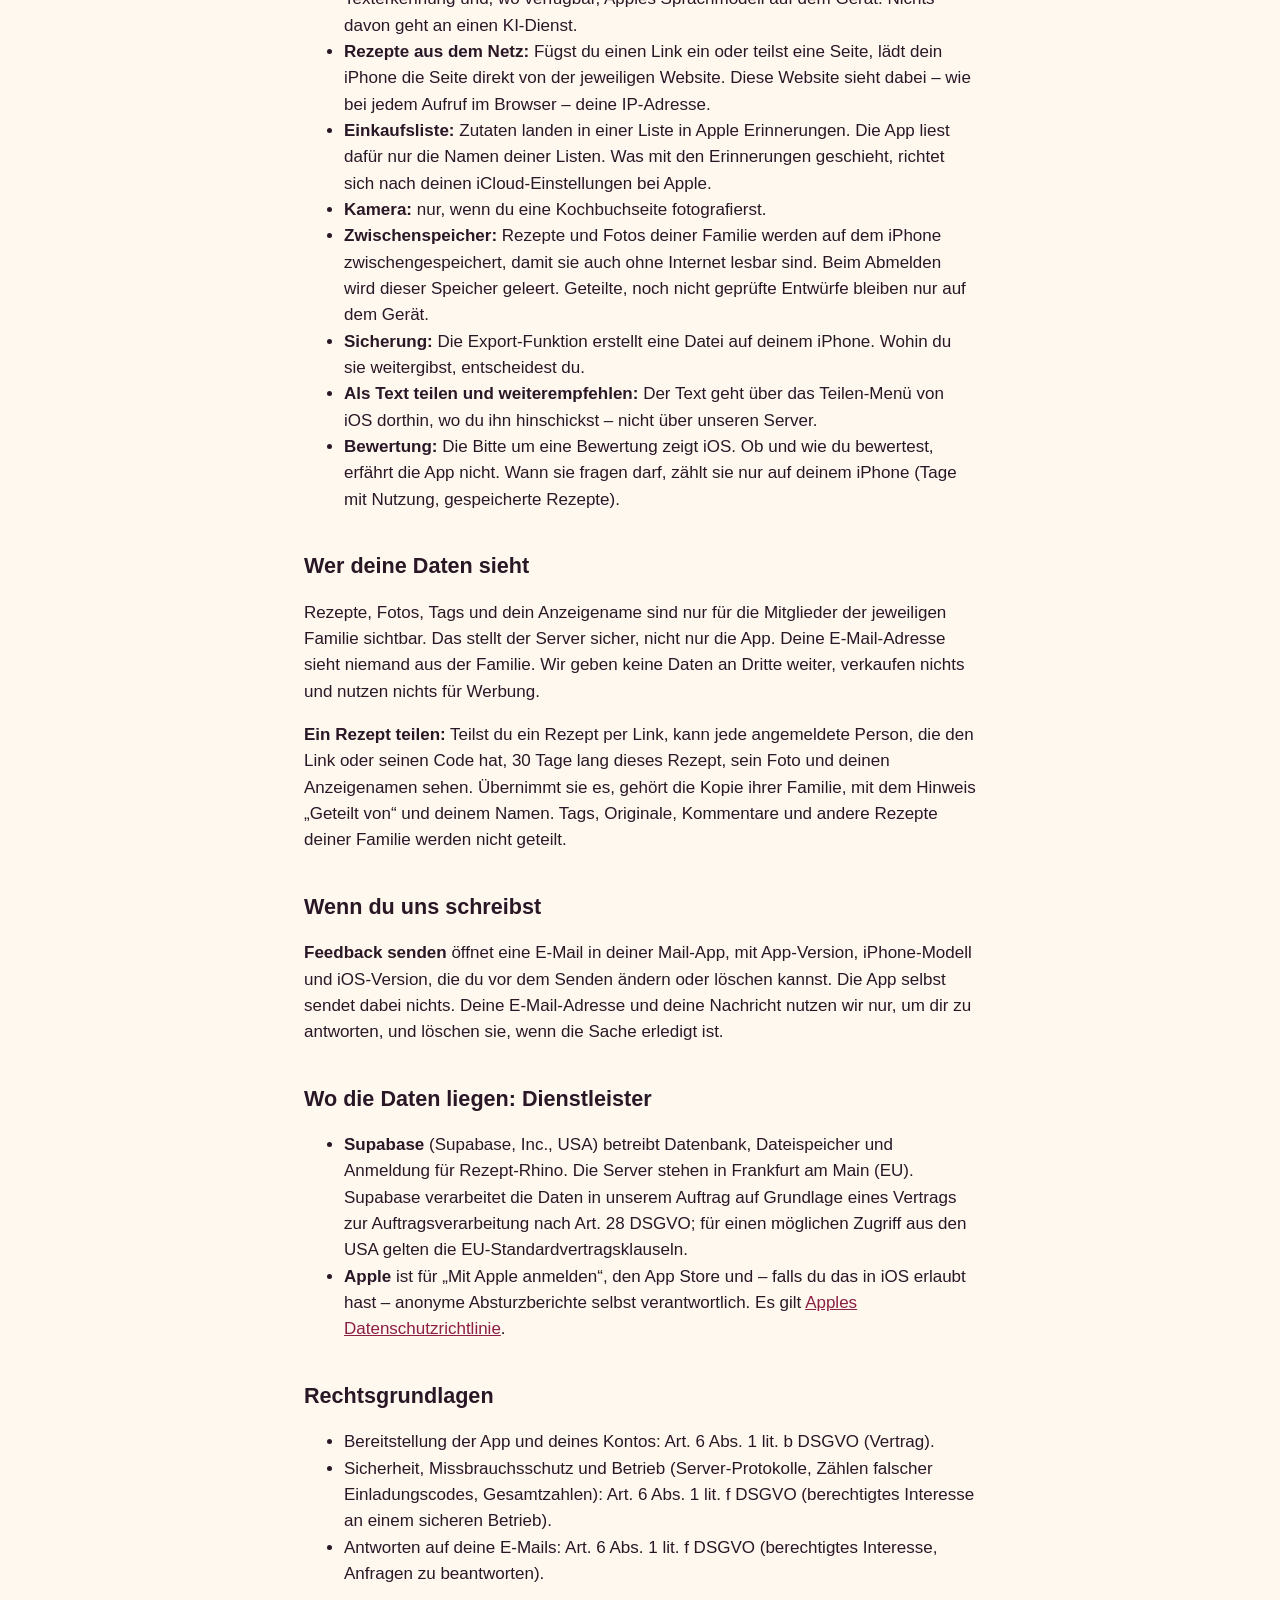
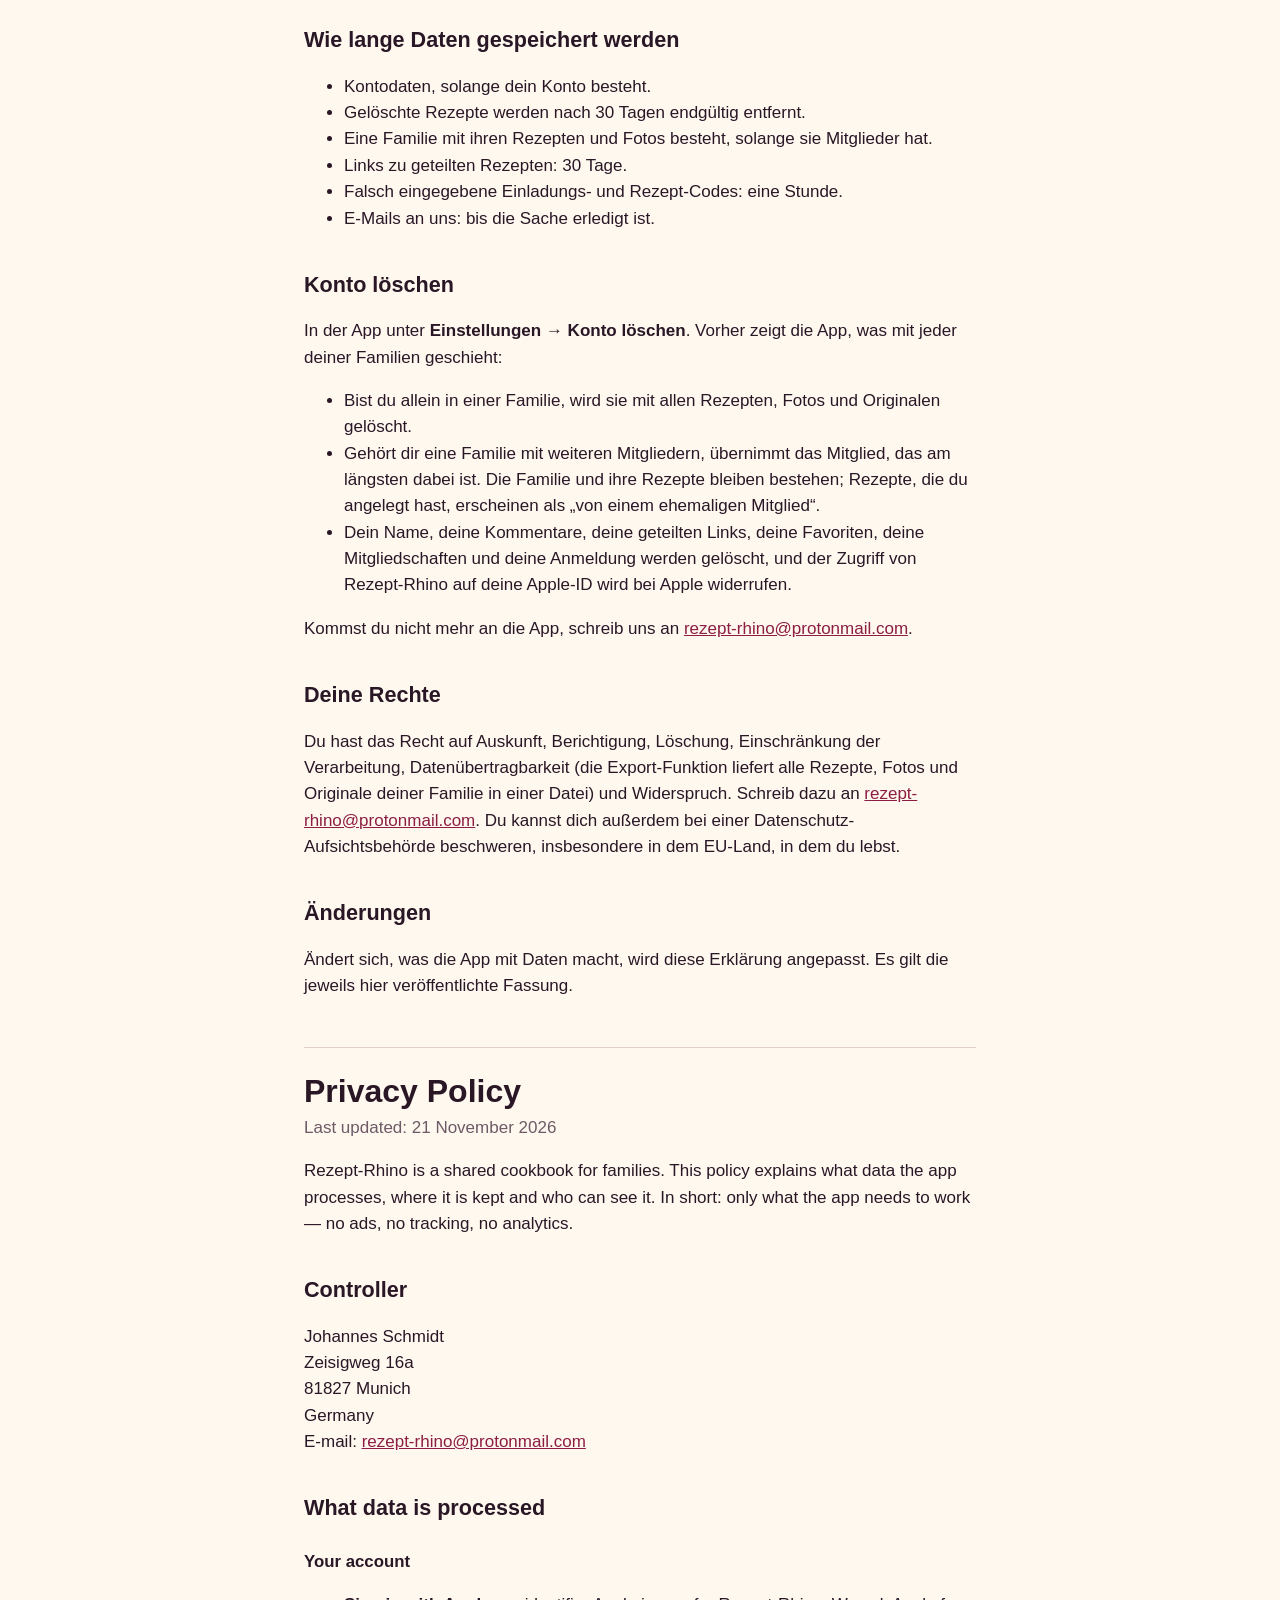
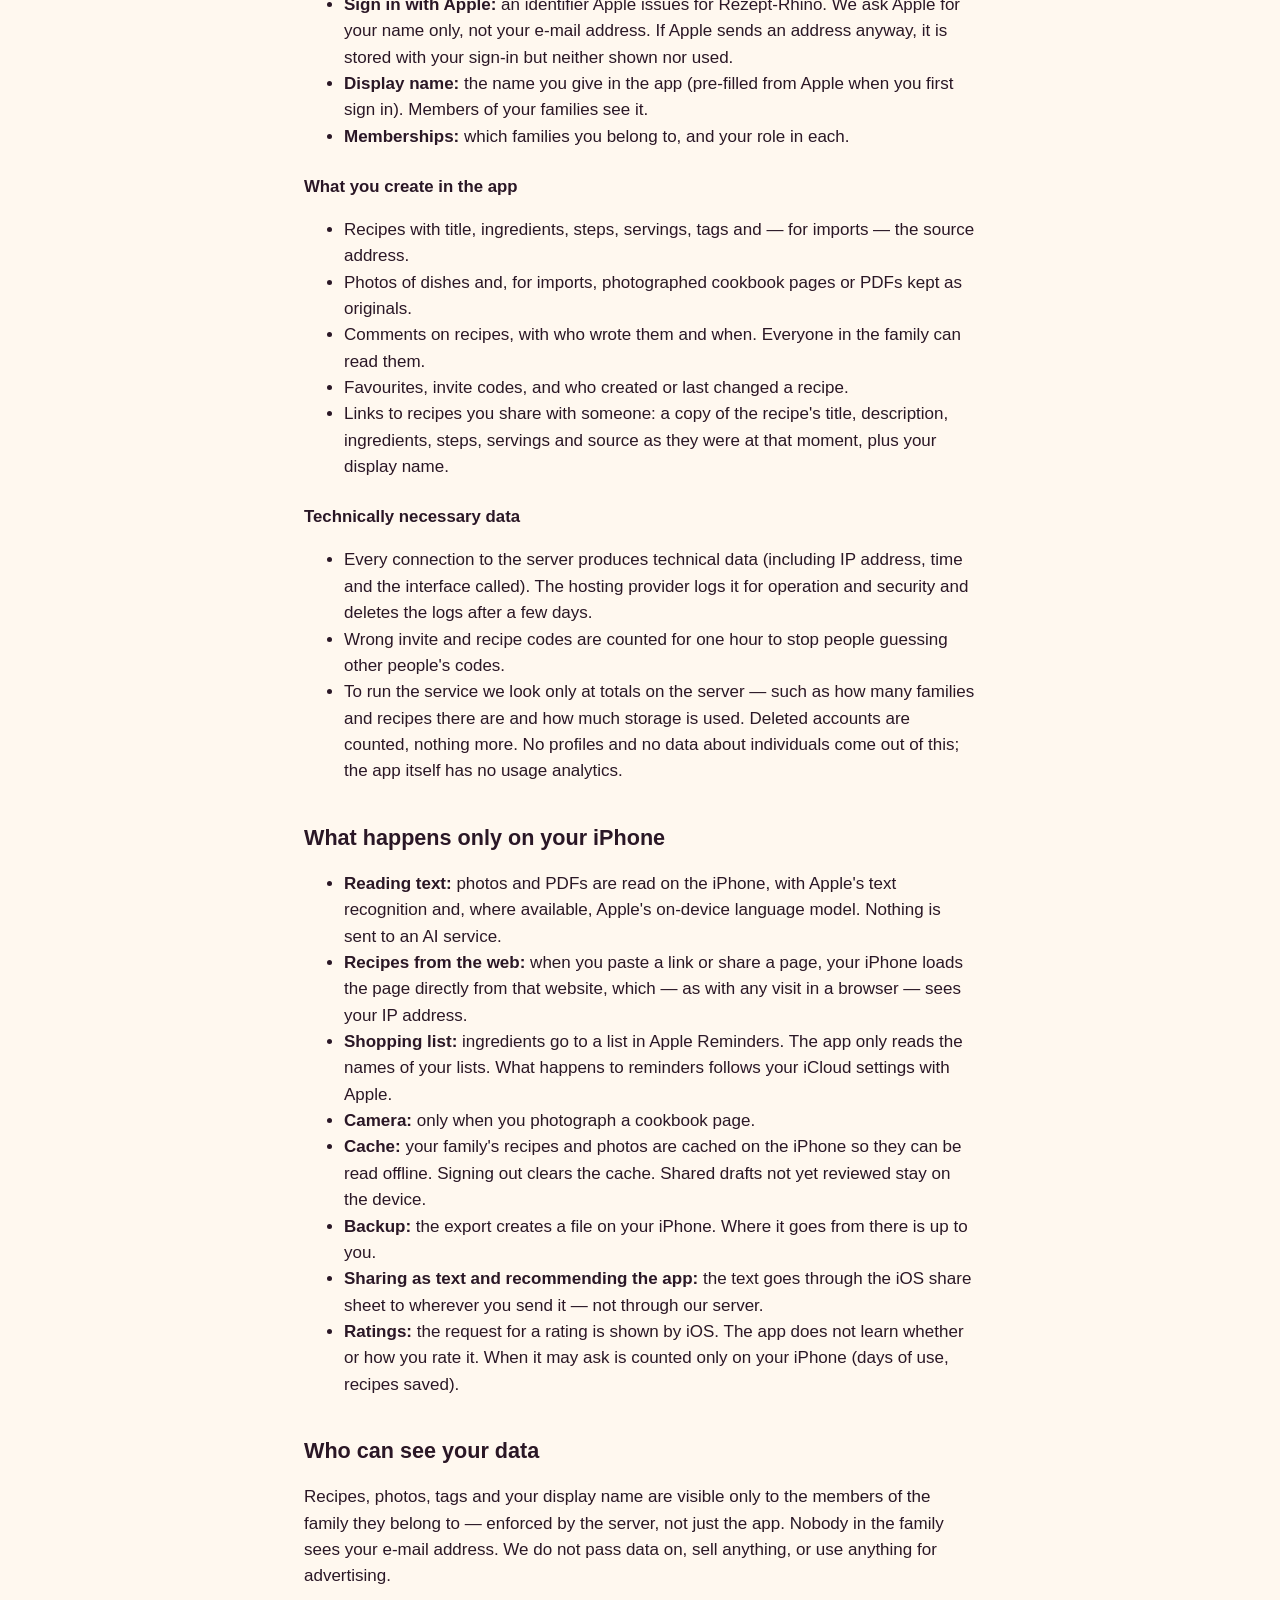
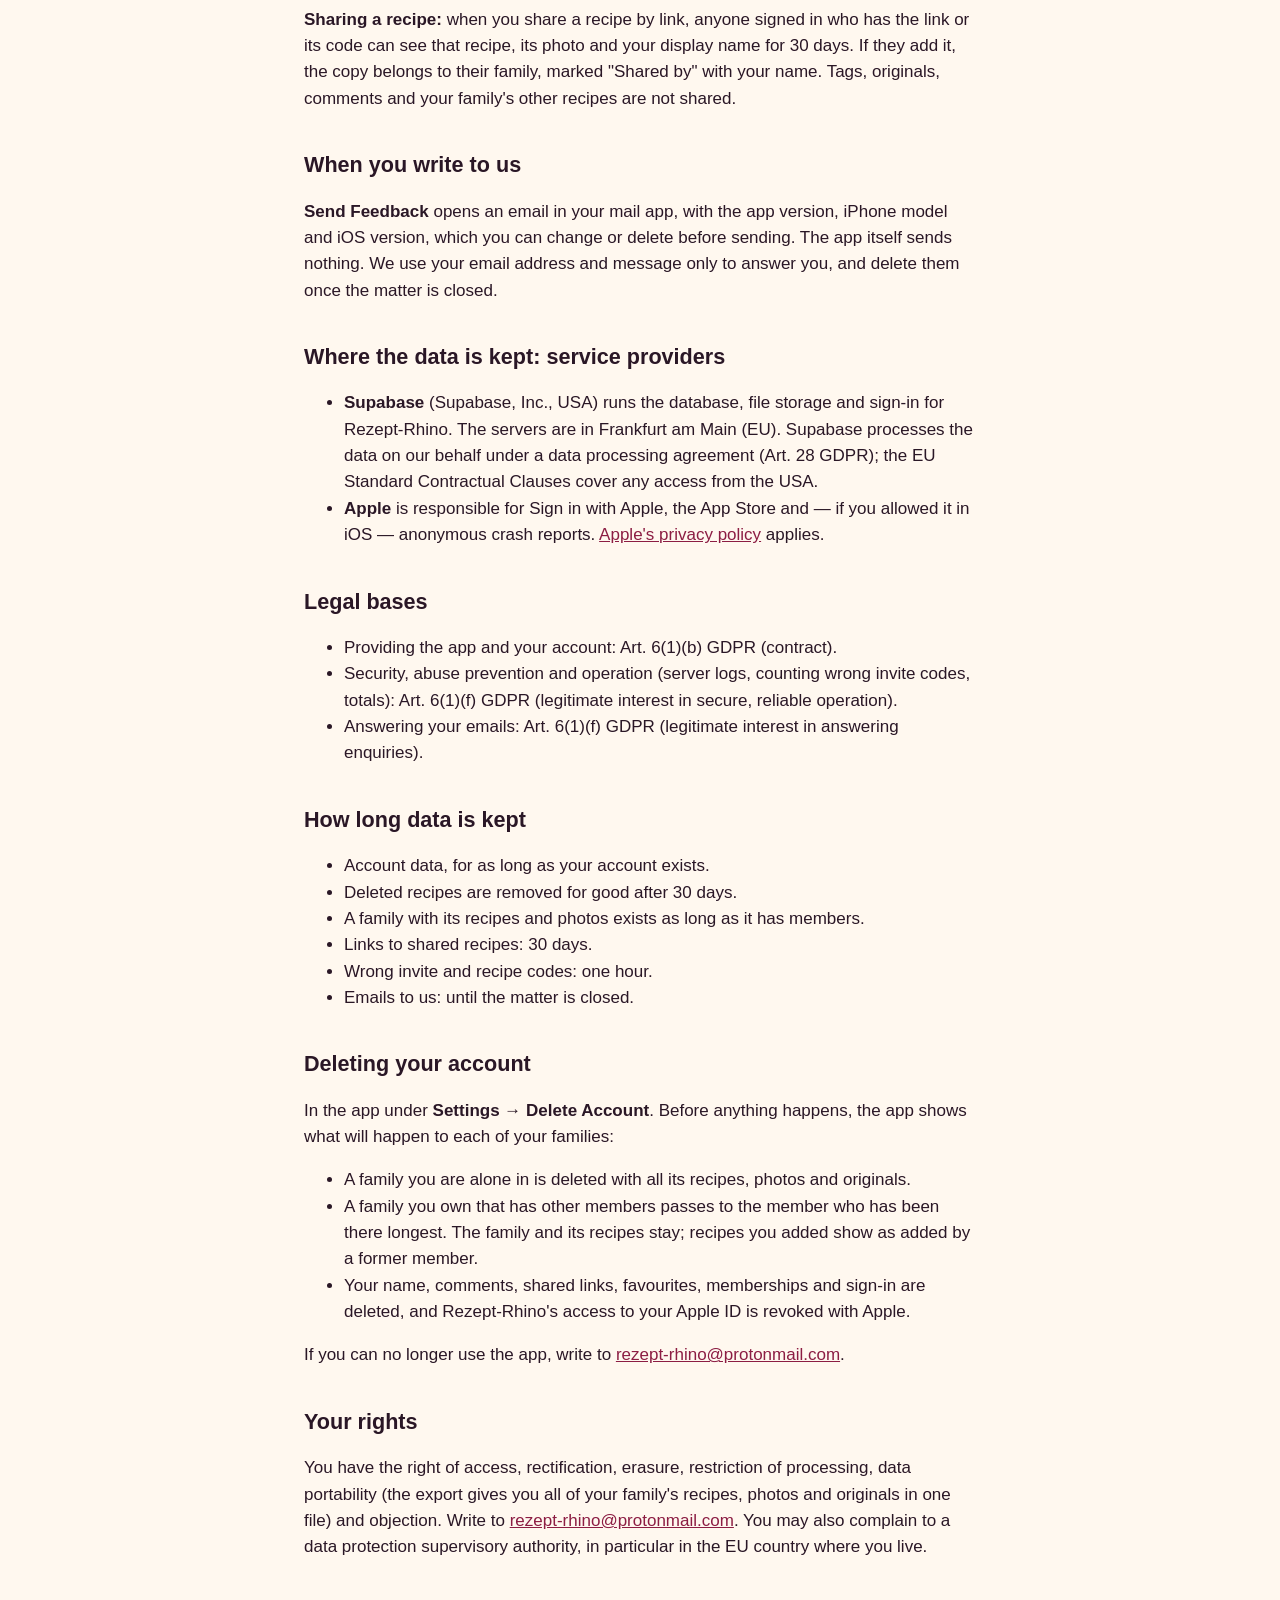
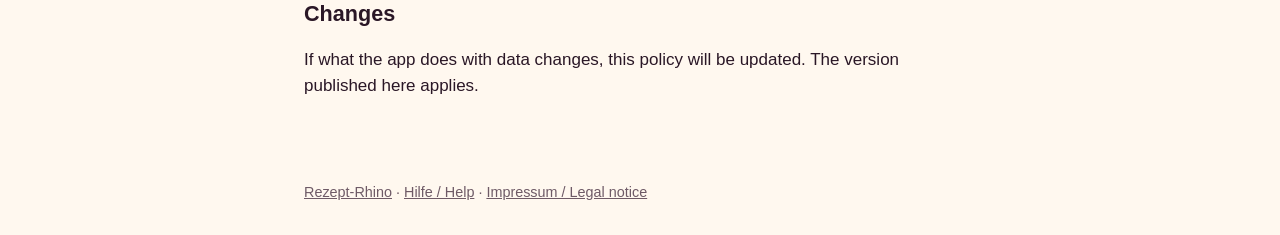
==== commit d8bb0718: "1.6: recipe sharing, feedback and ratings in privacy policy and help" ====
--- a/datenschutz.html
+++ b/datenschutz.html
@@ -15,7 +15,7 @@
 
 <section class="lang" id="de" lang="de">
 <h1>Datenschutzerklärung</h1>
-<p class="stand">Stand: 16. November 2026</p>
+<p class="stand">Stand: 21. November 2026</p>
 
 <p>Rezept-Rhino ist ein gemeinsames Kochbuch für Familien. Diese Erklärung beschreibt, welche Daten
 die App verarbeitet, wo sie liegen und wer sie sehen kann. Kurz: nur das, was die App zum
@@ -44,6 +44,8 @@
   <li>Fotos von Gerichten und, bei Importen, fotografierte Kochbuchseiten oder PDFs als Original.</li>
   <li>Kommentare zu Rezepten, mit Verfasser und Zeitpunkt. Lesen können sie alle in der Familie.</li>
   <li>Favoriten, Einladungscodes, und wer ein Rezept angelegt oder zuletzt geändert hat.</li>
+  <li>Links zu Rezepten, die du mit jemandem teilst: eine Kopie von Titel, Beschreibung, Zutaten,
+    Zubereitung, Portionen und Quelle des Rezepts zu diesem Zeitpunkt, dazu dein Anzeigename.</li>
 </ul>
 
 <h3>Technisch notwendige Daten</h3>
@@ -51,8 +53,8 @@
   <li>Bei jeder Verbindung zum Server fallen technische Daten an (u. a. IP-Adresse, Zeitpunkt,
     aufgerufene Schnittstelle). Der Hosting-Anbieter protokolliert sie für Betrieb und Sicherheit
     und löscht die Protokolle nach wenigen Tagen.</li>
-  <li>Falsch eingegebene Einladungscodes werden eine Stunde lang gezählt, um das Erraten fremder
-    Codes zu verhindern.</li>
+  <li>Falsch eingegebene Einladungs- und Rezept-Codes werden eine Stunde lang gezählt, um das
+    Erraten fremder Codes zu verhindern.</li>
   <li>Für den Betrieb werten wir auf dem Server nur Gesamtzahlen aus – etwa wie viele Familien und
     Rezepte es gibt und wie viel Speicher belegt ist. Gelöschte Konten zählen wir nur als Anzahl.
     Es entstehen dabei keine Profile und keine Daten über einzelne Personen; in der App selbst gibt
@@ -76,12 +78,27 @@
     geleert. Geteilte, noch nicht geprüfte Entwürfe bleiben nur auf dem Gerät.</li>
   <li><strong>Sicherung:</strong> Die Export-Funktion erstellt eine Datei auf deinem iPhone. Wohin du
     sie weitergibst, entscheidest du.</li>
+  <li><strong>Als Text teilen und weiterempfehlen:</strong> Der Text geht über das Teilen-Menü von
+    iOS dorthin, wo du ihn hinschickst – nicht über unseren Server.</li>
+  <li><strong>Bewertung:</strong> Die Bitte um eine Bewertung zeigt iOS. Ob und wie du bewertest,
+    erfährt die App nicht. Wann sie fragen darf, zählt sie nur auf deinem iPhone (Tage mit Nutzung,
+    gespeicherte Rezepte).</li>
 </ul>
 
 <h2>Wer deine Daten sieht</h2>
 <p>Rezepte, Fotos, Tags und dein Anzeigename sind nur für die Mitglieder der jeweiligen Familie
 sichtbar. Das stellt der Server sicher, nicht nur die App. Deine E-Mail-Adresse sieht niemand aus
 der Familie. Wir geben keine Daten an Dritte weiter, verkaufen nichts und nutzen nichts für Werbung.</p>
+<p><strong>Ein Rezept teilen:</strong> Teilst du ein Rezept per Link, kann jede angemeldete Person,
+die den Link oder seinen Code hat, 30 Tage lang dieses Rezept, sein Foto und deinen Anzeigenamen
+sehen. Übernimmt sie es, gehört die Kopie ihrer Familie, mit dem Hinweis „Geteilt von“ und deinem
+Namen. Tags, Originale, Kommentare und andere Rezepte deiner Familie werden nicht geteilt.</p>
+
+<h2>Wenn du uns schreibst</h2>
+<p><strong>Feedback senden</strong> öffnet eine E-Mail in deiner Mail-App, mit App-Version,
+iPhone-Modell und iOS-Version, die du vor dem Senden ändern oder löschen kannst. Die App selbst
+sendet dabei nichts. Deine E-Mail-Adresse und deine Nachricht nutzen wir nur, um dir zu antworten,
+und löschen sie, wenn die Sache erledigt ist.</p>
 
 <h2>Wo die Daten liegen: Dienstleister</h2>
 <ul>
@@ -100,6 +117,8 @@
   <li>Sicherheit, Missbrauchsschutz und Betrieb (Server-Protokolle, Zählen falscher Einladungscodes,
     Gesamtzahlen):
     Art. 6 Abs. 1 lit. f DSGVO (berechtigtes Interesse an einem sicheren Betrieb).</li>
+  <li>Antworten auf deine E-Mails: Art. 6 Abs. 1 lit. f DSGVO (berechtigtes Interesse, Anfragen zu
+    beantworten).</li>
 </ul>
 
 <h2>Wie lange Daten gespeichert werden</h2>
@@ -107,7 +126,9 @@
   <li>Kontodaten, solange dein Konto besteht.</li>
   <li>Gelöschte Rezepte werden nach 30 Tagen endgültig entfernt.</li>
   <li>Eine Familie mit ihren Rezepten und Fotos besteht, solange sie Mitglieder hat.</li>
-  <li>Falsch eingegebene Einladungscodes: eine Stunde.</li>
+  <li>Links zu geteilten Rezepten: 30 Tage.</li>
+  <li>Falsch eingegebene Einladungs- und Rezept-Codes: eine Stunde.</li>
+  <li>E-Mails an uns: bis die Sache erledigt ist.</li>
 </ul>
 
 <h2>Konto löschen</h2>
@@ -118,7 +139,7 @@
   <li>Gehört dir eine Familie mit weiteren Mitgliedern, übernimmt das Mitglied, das am längsten dabei
     ist. Die Familie und ihre Rezepte bleiben bestehen; Rezepte, die du angelegt hast, erscheinen als
     „von einem ehemaligen Mitglied“.</li>
-  <li>Dein Name, deine Kommentare, deine Favoriten, deine Mitgliedschaften und deine Anmeldung
+  <li>Dein Name, deine Kommentare, deine geteilten Links, deine Favoriten, deine Mitgliedschaften und deine Anmeldung
     werden gelöscht, und
     der Zugriff von Rezept-Rhino auf deine Apple-ID wird bei Apple widerrufen.</li>
 </ul>
@@ -138,7 +159,7 @@
 
 <section class="lang" id="en" lang="en">
 <h1>Privacy Policy</h1>
-<p class="stand">Last updated: 16 November 2026</p>
+<p class="stand">Last updated: 21 November 2026</p>
 
 <p>Rezept-Rhino is a shared cookbook for families. This policy explains what data the app processes,
 where it is kept and who can see it. In short: only what the app needs to work — no ads, no
@@ -165,6 +186,8 @@
   <li>Photos of dishes and, for imports, photographed cookbook pages or PDFs kept as originals.</li>
   <li>Comments on recipes, with who wrote them and when. Everyone in the family can read them.</li>
   <li>Favourites, invite codes, and who created or last changed a recipe.</li>
+  <li>Links to recipes you share with someone: a copy of the recipe's title, description,
+    ingredients, steps, servings and source as they were at that moment, plus your display name.</li>
 </ul>
 
 <h3>Technically necessary data</h3>
@@ -172,7 +195,8 @@
   <li>Every connection to the server produces technical data (including IP address, time and the
     interface called). The hosting provider logs it for operation and security and deletes the logs
     after a few days.</li>
-  <li>Wrong invite codes are counted for one hour to stop people guessing other families' codes.</li>
+  <li>Wrong invite and recipe codes are counted for one hour to stop people guessing other people's
+    codes.</li>
   <li>To run the service we look only at totals on the server — such as how many families and
     recipes there are and how much storage is used. Deleted accounts are counted, nothing more. No
     profiles and no data about individuals come out of this; the app itself has no usage
@@ -194,12 +218,26 @@
     read offline. Signing out clears the cache. Shared drafts not yet reviewed stay on the device.</li>
   <li><strong>Backup:</strong> the export creates a file on your iPhone. Where it goes from there is
     up to you.</li>
+  <li><strong>Sharing as text and recommending the app:</strong> the text goes through the iOS share
+    sheet to wherever you send it — not through our server.</li>
+  <li><strong>Ratings:</strong> the request for a rating is shown by iOS. The app does not learn
+    whether or how you rate it. When it may ask is counted only on your iPhone (days of use, recipes
+    saved).</li>
 </ul>
 
 <h2>Who can see your data</h2>
 <p>Recipes, photos, tags and your display name are visible only to the members of the family they
 belong to — enforced by the server, not just the app. Nobody in the family sees your e-mail address.
 We do not pass data on, sell anything, or use anything for advertising.</p>
+<p><strong>Sharing a recipe:</strong> when you share a recipe by link, anyone signed in who has the
+link or its code can see that recipe, its photo and your display name for 30 days. If they add it,
+the copy belongs to their family, marked "Shared by" with your name. Tags, originals, comments and
+your family's other recipes are not shared.</p>
+
+<h2>When you write to us</h2>
+<p><strong>Send Feedback</strong> opens an email in your mail app, with the app version, iPhone model
+and iOS version, which you can change or delete before sending. The app itself sends nothing. We use
+your email address and message only to answer you, and delete them once the matter is closed.</p>
 
 <h2>Where the data is kept: service providers</h2>
 <ul>
@@ -217,6 +255,7 @@
   <li>Providing the app and your account: Art. 6(1)(b) GDPR (contract).</li>
   <li>Security, abuse prevention and operation (server logs, counting wrong invite codes, totals):
     Art. 6(1)(f) GDPR (legitimate interest in secure, reliable operation).</li>
+  <li>Answering your emails: Art. 6(1)(f) GDPR (legitimate interest in answering enquiries).</li>
 </ul>
 
 <h2>How long data is kept</h2>
@@ -224,7 +263,9 @@
   <li>Account data, for as long as your account exists.</li>
   <li>Deleted recipes are removed for good after 30 days.</li>
   <li>A family with its recipes and photos exists as long as it has members.</li>
-  <li>Wrong invite codes: one hour.</li>
+  <li>Links to shared recipes: 30 days.</li>
+  <li>Wrong invite and recipe codes: one hour.</li>
+  <li>Emails to us: until the matter is closed.</li>
 </ul>
 
 <h2>Deleting your account</h2>
@@ -234,7 +275,7 @@
   <li>A family you are alone in is deleted with all its recipes, photos and originals.</li>
   <li>A family you own that has other members passes to the member who has been there longest. The
     family and its recipes stay; recipes you added show as added by a former member.</li>
-  <li>Your name, comments, favourites, memberships and sign-in are deleted, and Rezept-Rhino's
+  <li>Your name, comments, shared links, favourites, memberships and sign-in are deleted, and Rezept-Rhino's
     access to your
     Apple ID is revoked with Apple.</li>
 </ul>
--- a/style.css
+++ b/style.css
@@ -92,3 +92,11 @@
 }
 
 footer a { color: var(--muted); }
+
+/* r/ — the landing page of a shared recipe (docs/SPEC-1.6.md F3) */
+code.code {
+  font: 600 1.15rem/1 ui-monospace, SFMono-Regular, Menlo, monospace;
+  letter-spacing: 0.08em;
+  color: var(--accent);
+  white-space: nowrap;
+}
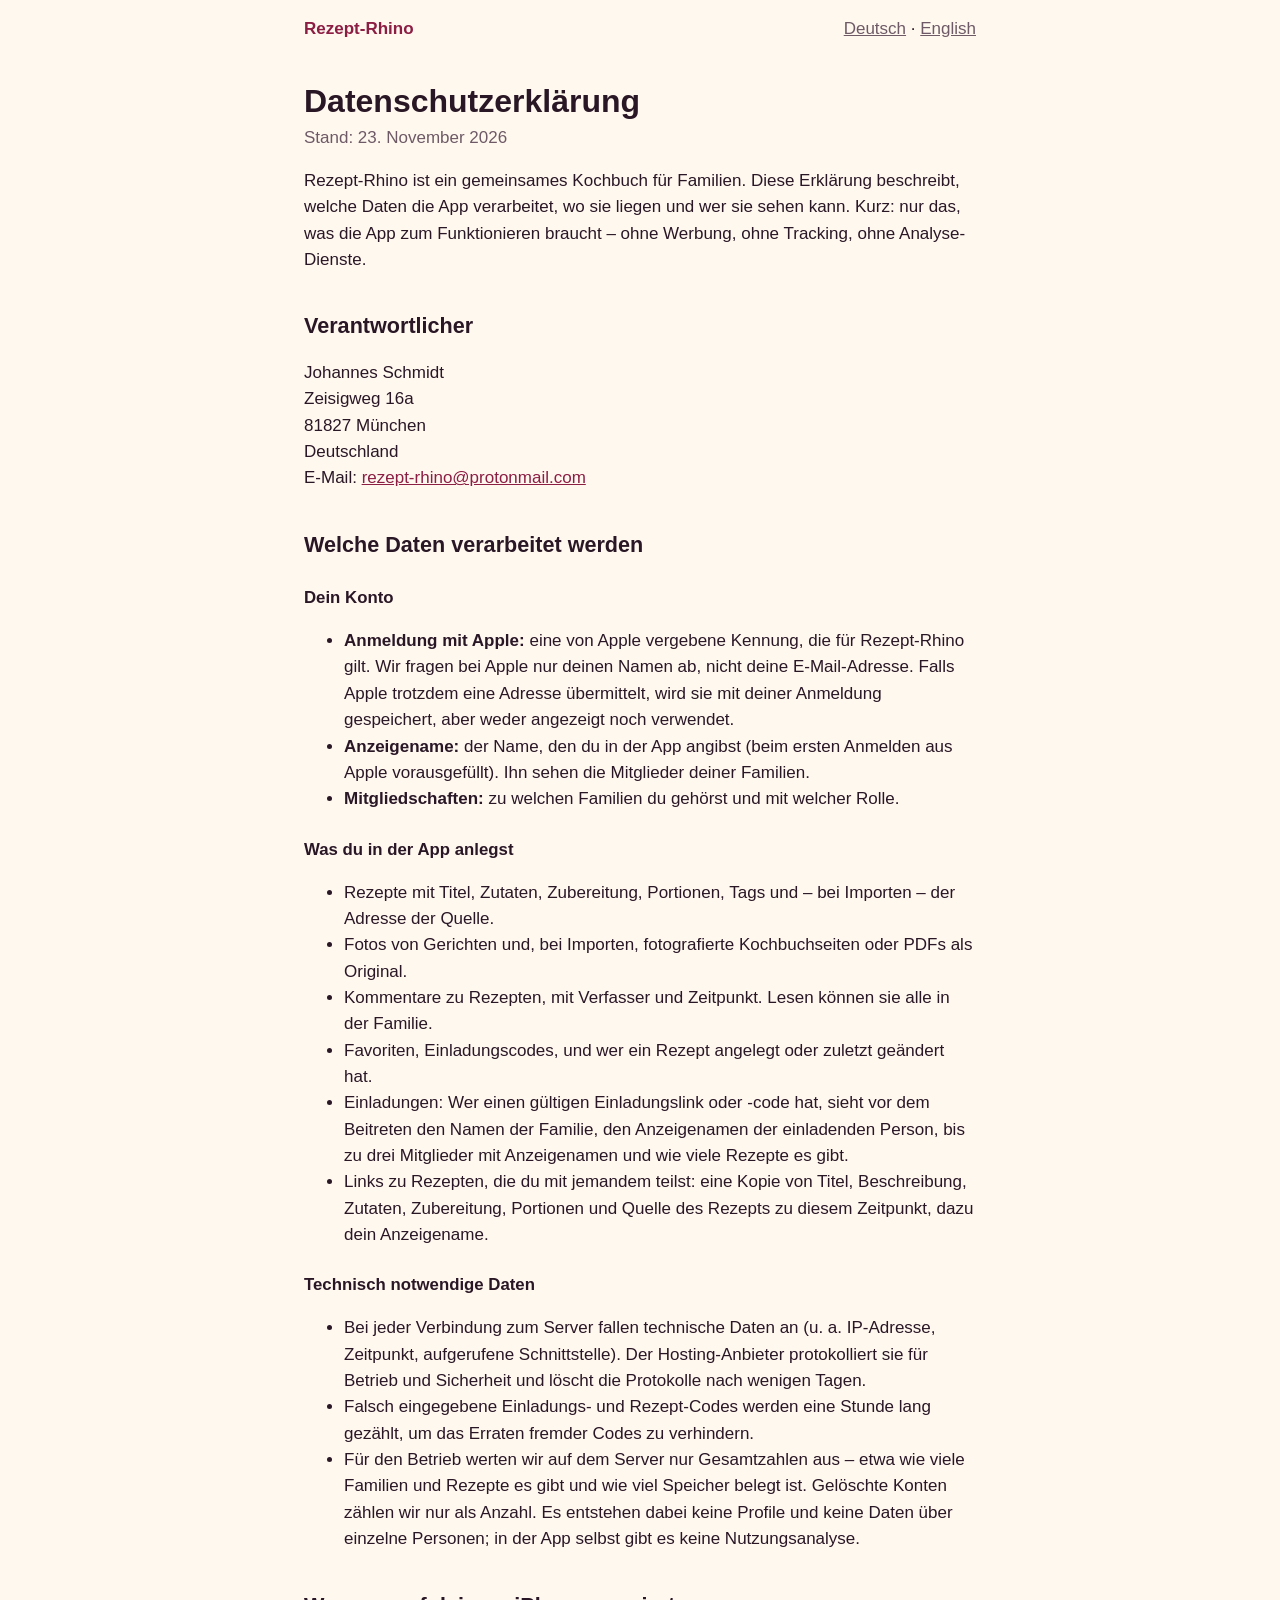
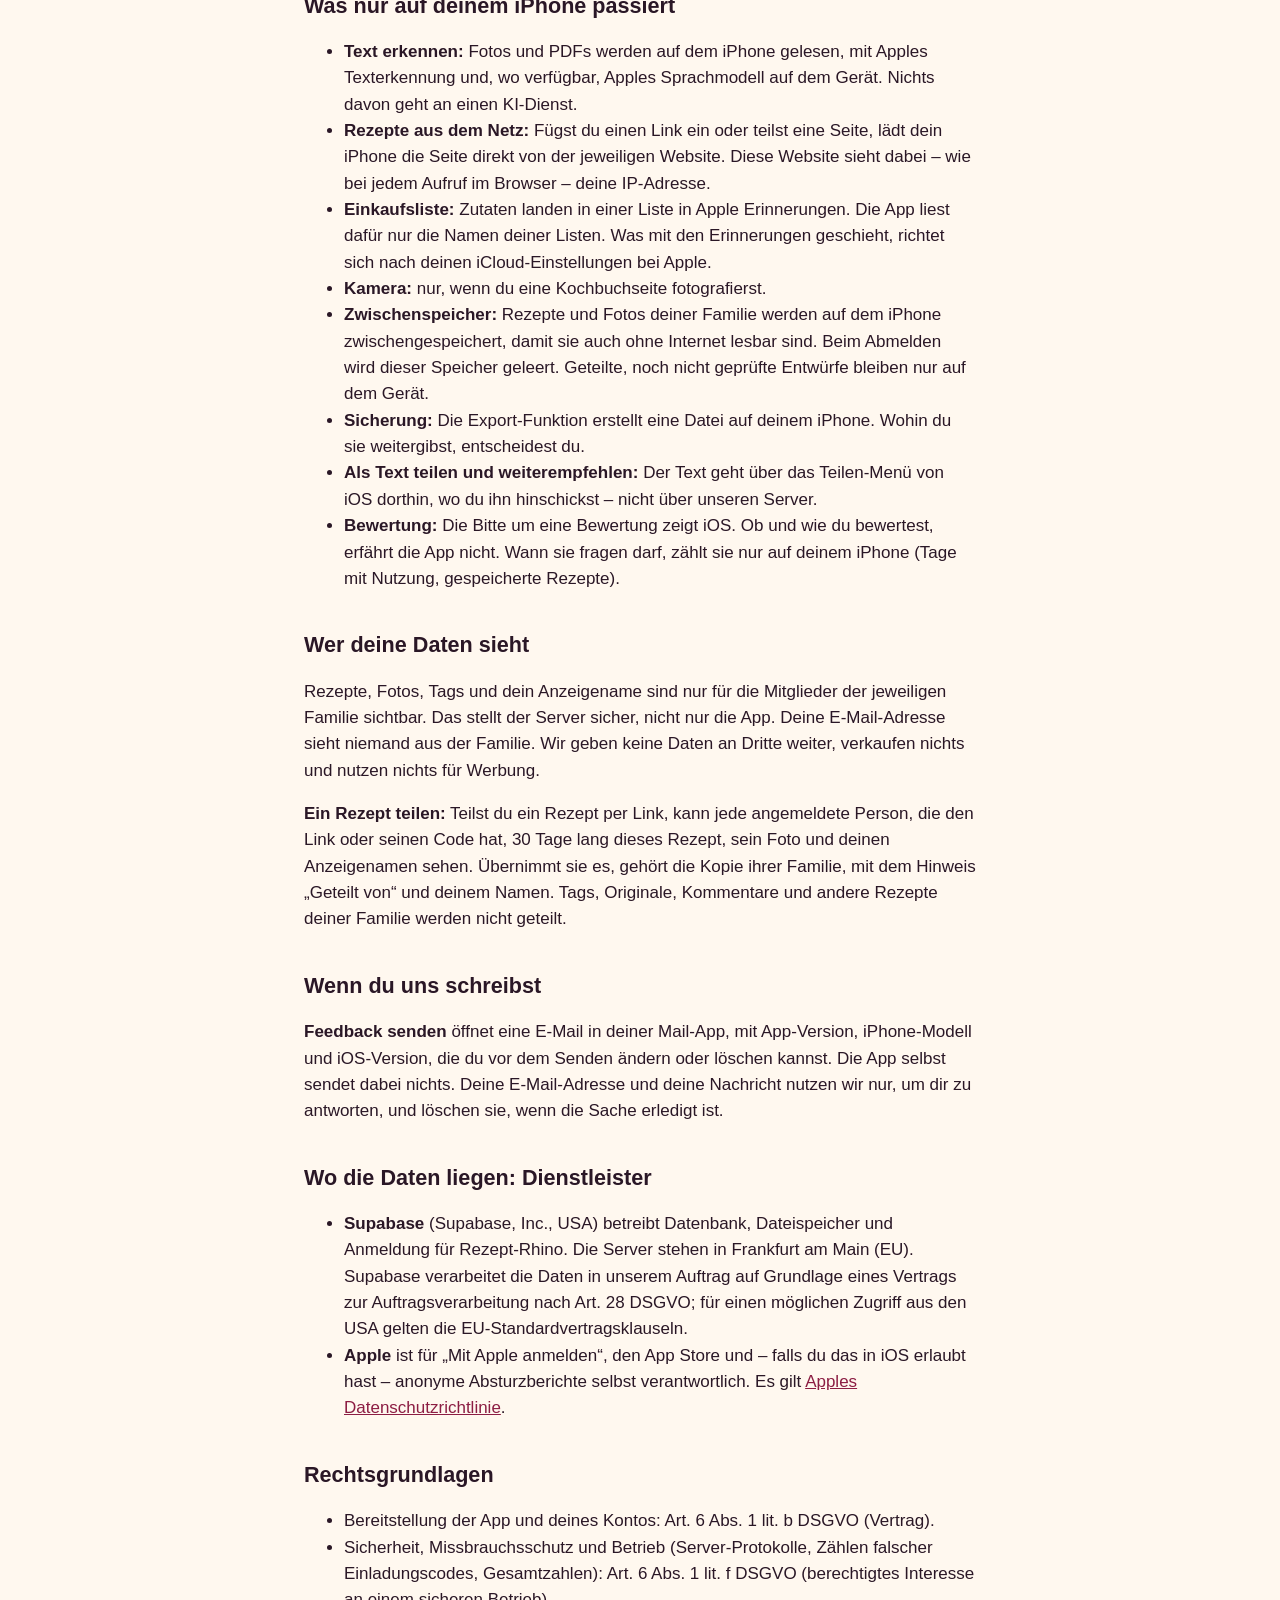
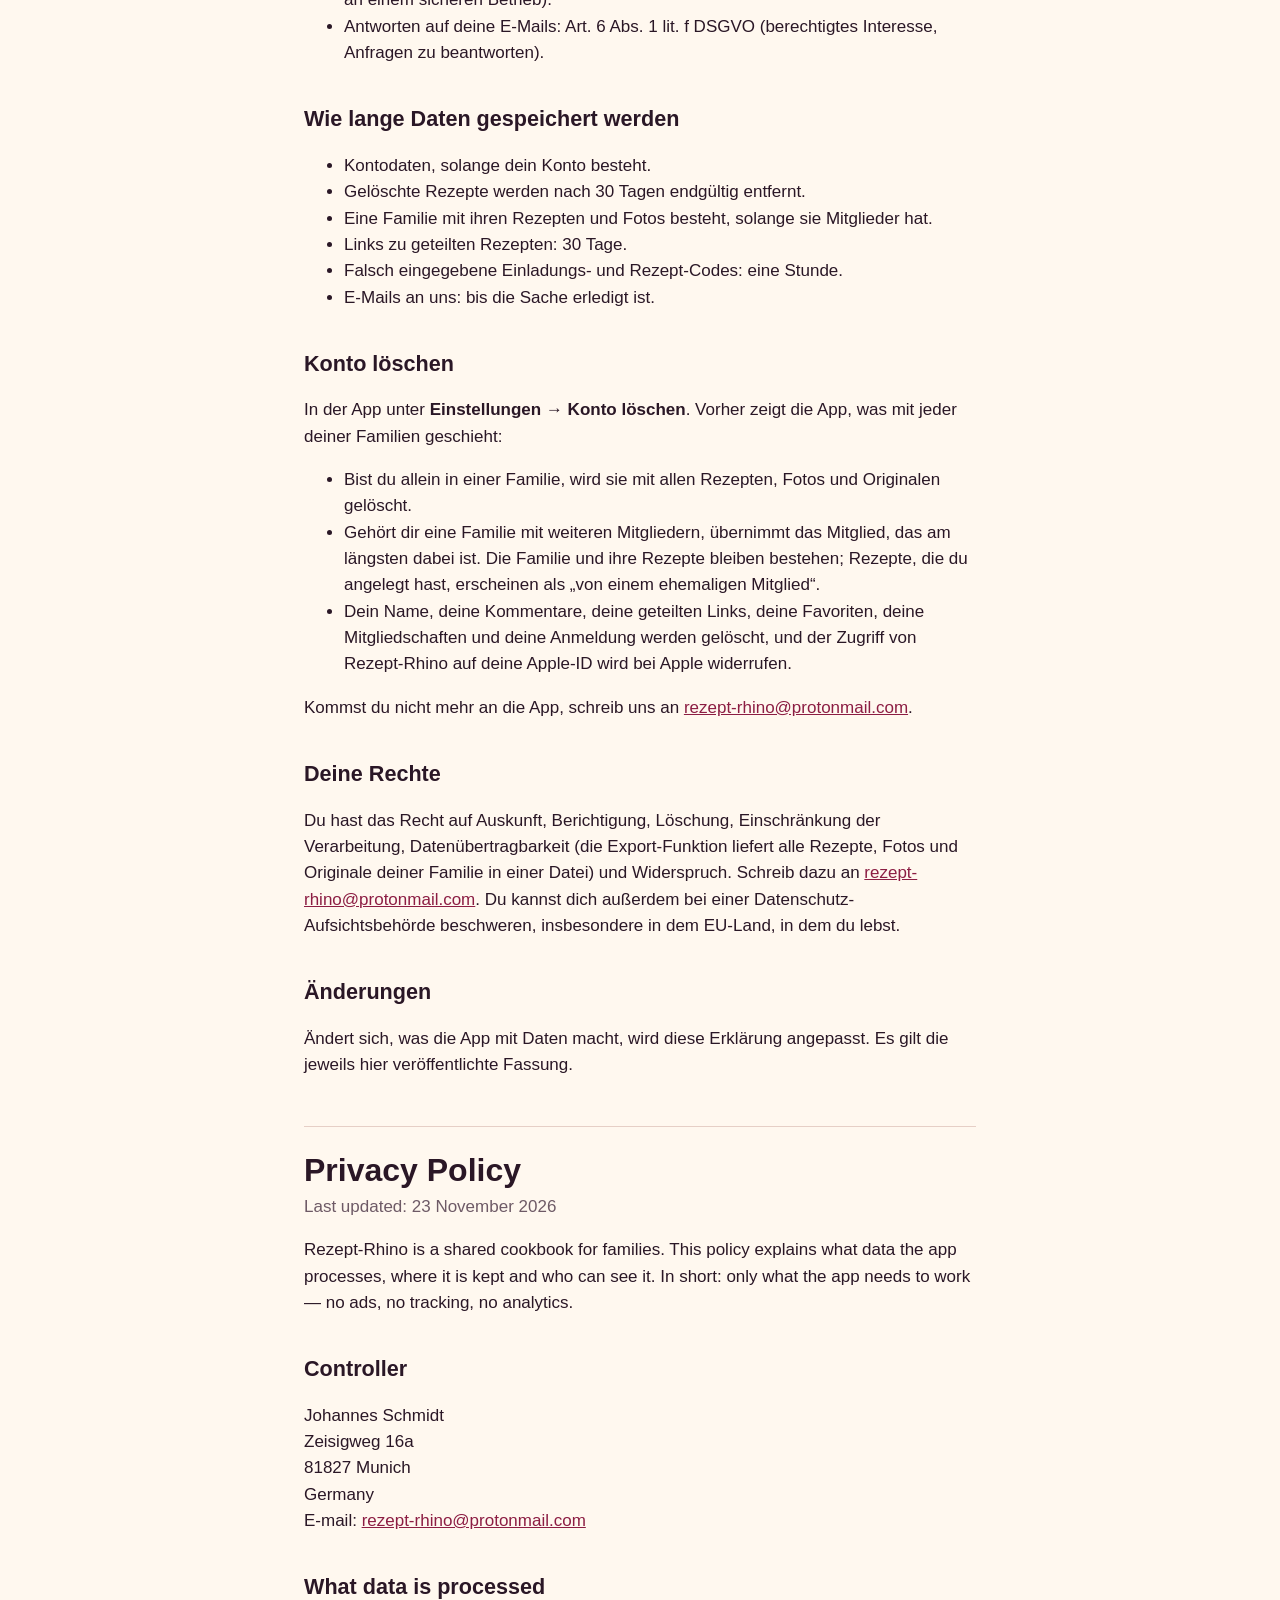
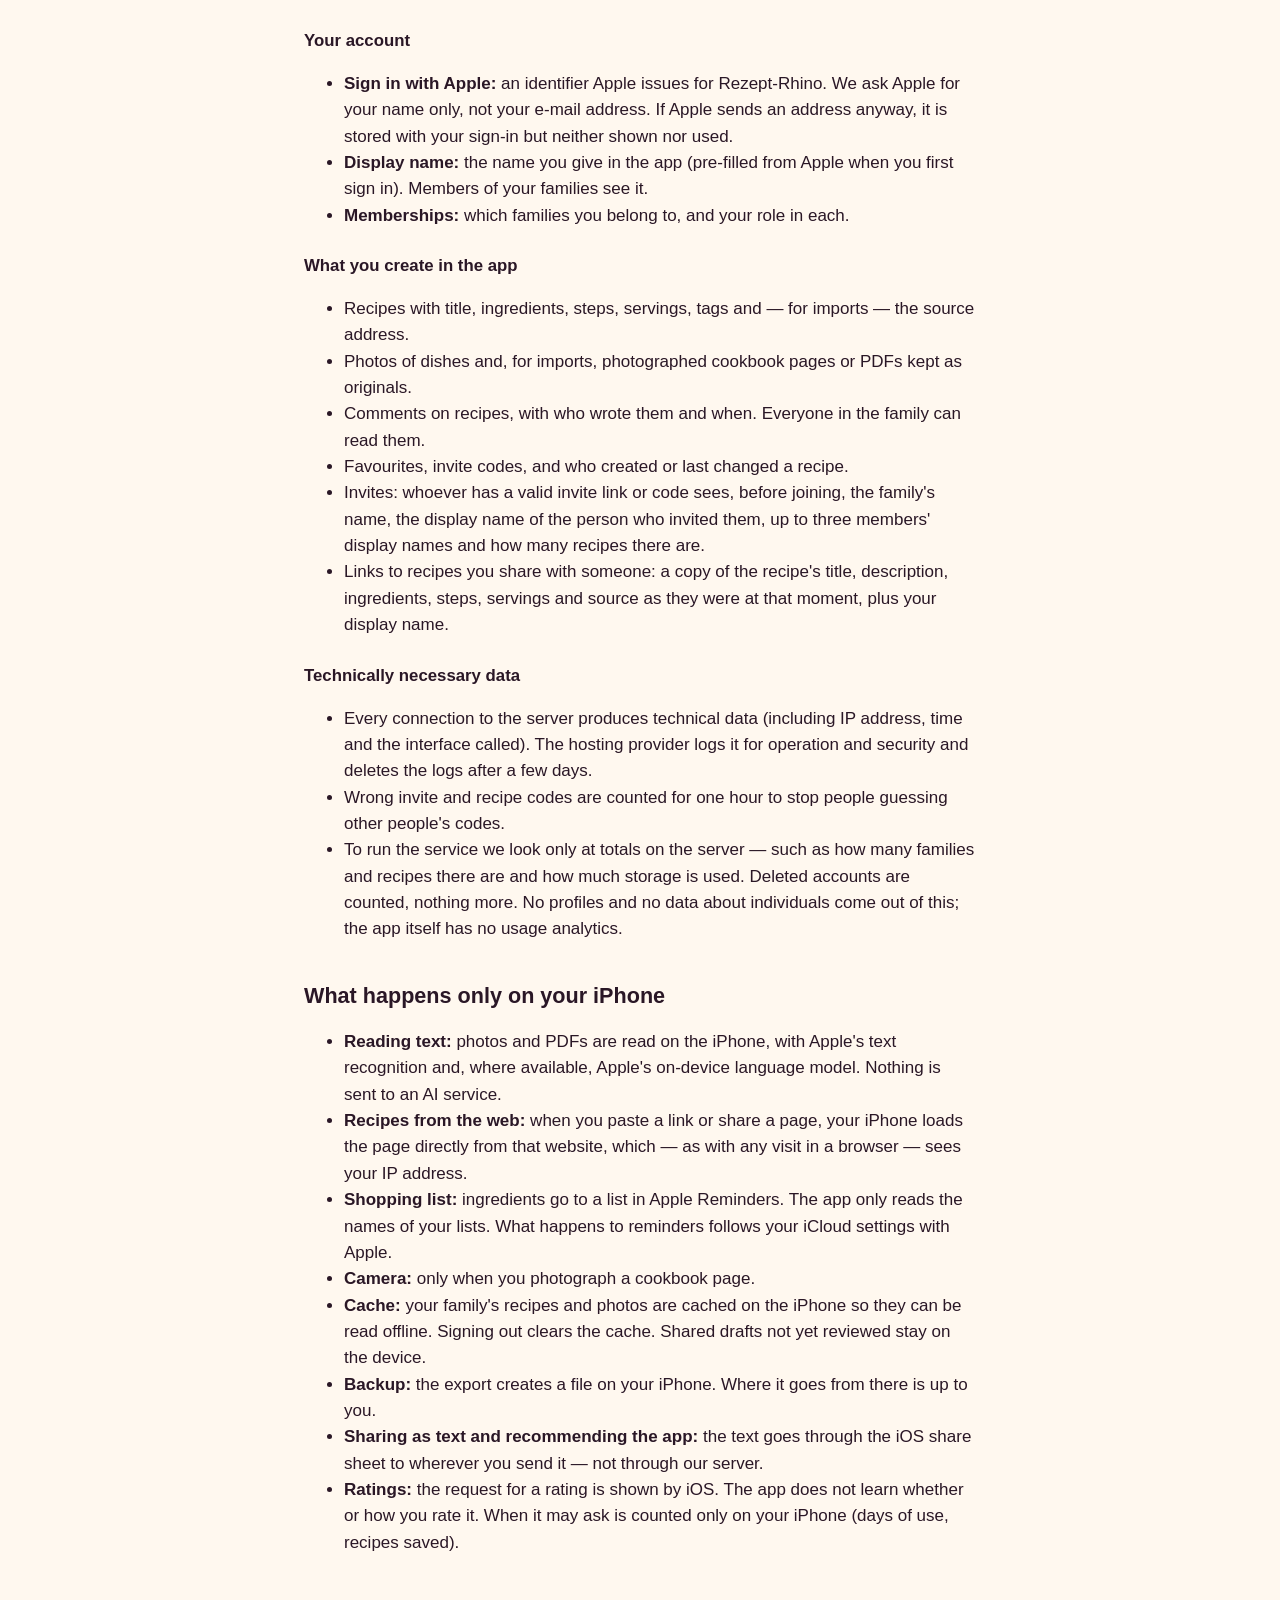
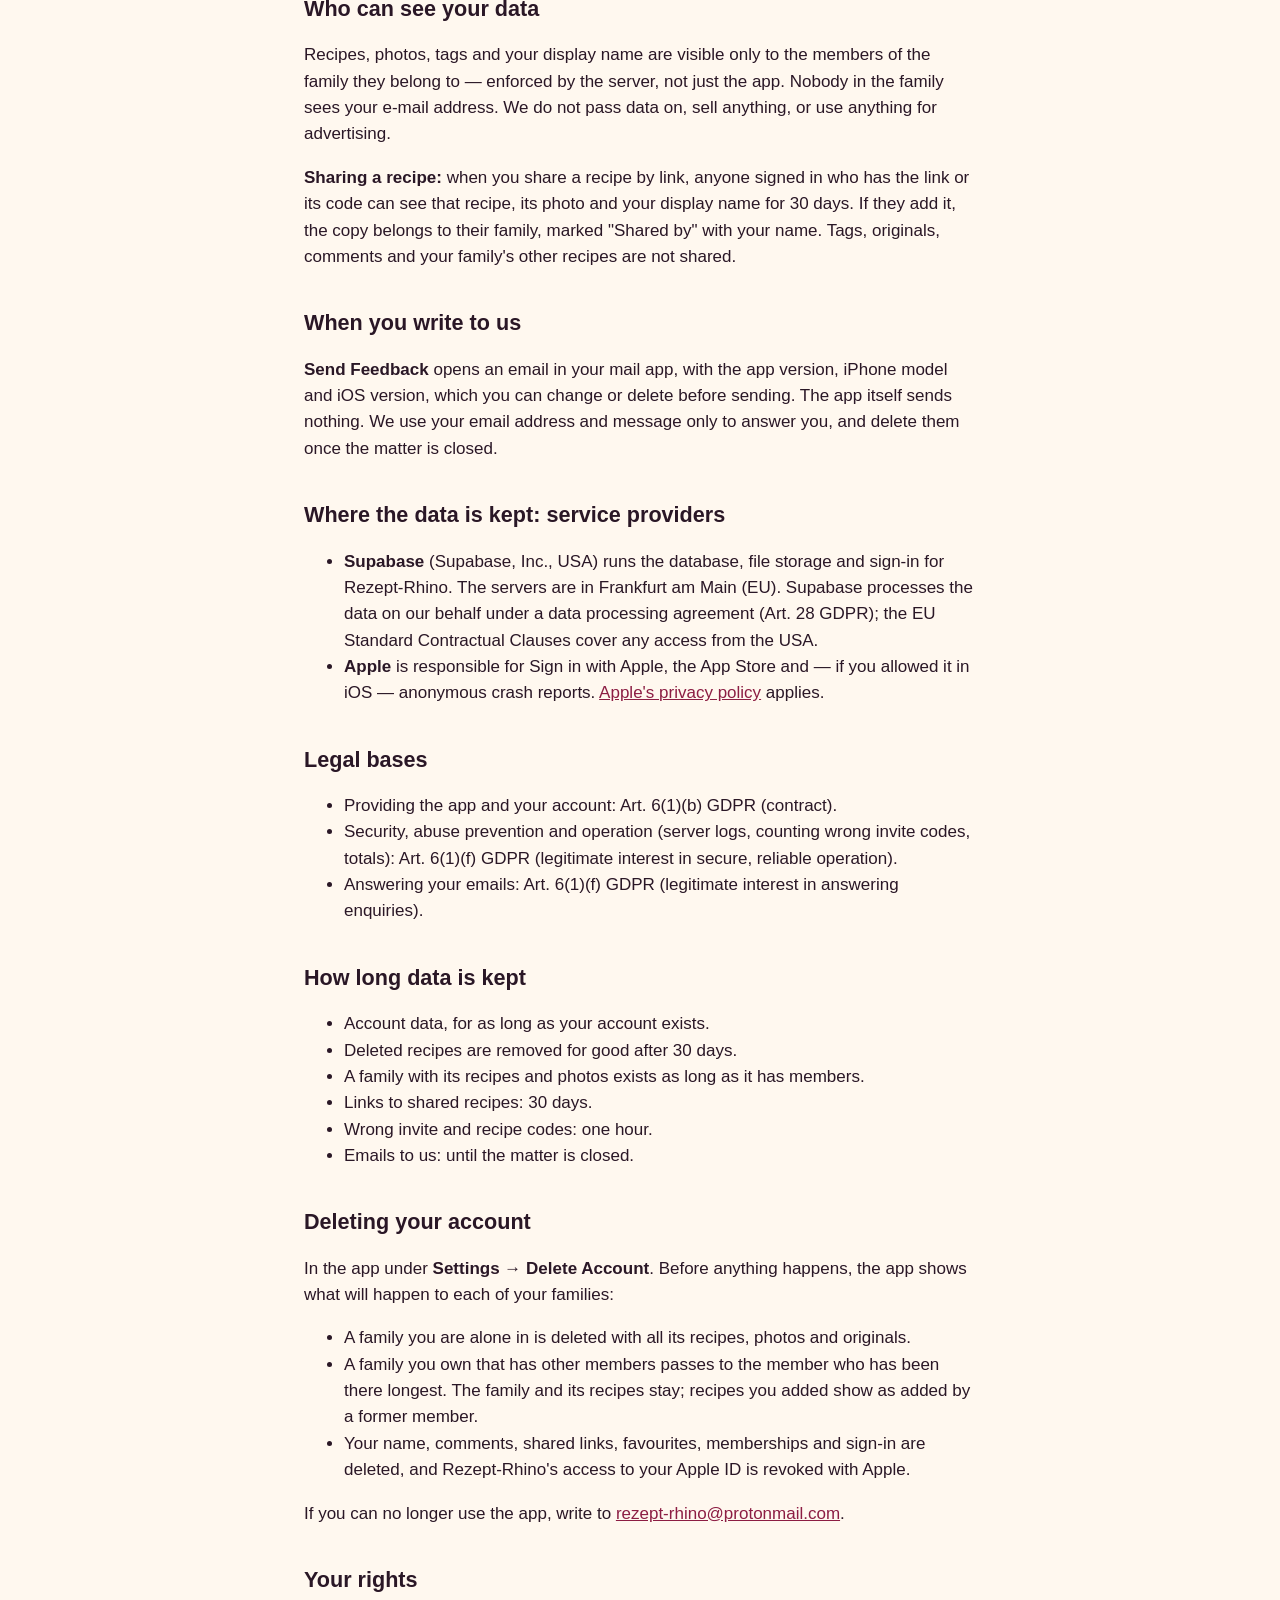
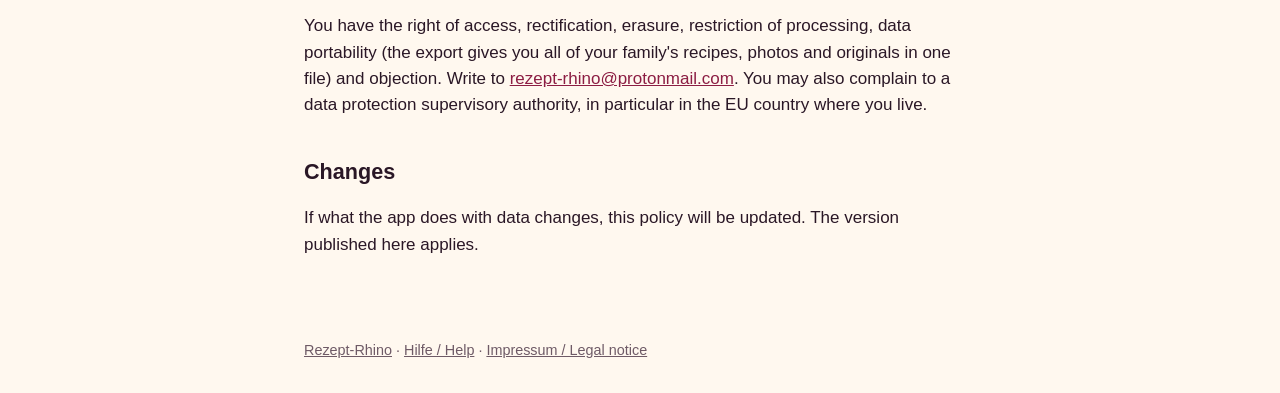
==== commit 558e493d: "1.7: invite landing page, help on joining by link, privacy policy (Stand 23 November 2026)" ====
--- a/datenschutz.html
+++ b/datenschutz.html
@@ -15,7 +15,7 @@
 
 <section class="lang" id="de" lang="de">
 <h1>Datenschutzerklärung</h1>
-<p class="stand">Stand: 21. November 2026</p>
+<p class="stand">Stand: 23. November 2026</p>
 
 <p>Rezept-Rhino ist ein gemeinsames Kochbuch für Familien. Diese Erklärung beschreibt, welche Daten
 die App verarbeitet, wo sie liegen und wer sie sehen kann. Kurz: nur das, was die App zum
@@ -44,6 +44,9 @@
   <li>Fotos von Gerichten und, bei Importen, fotografierte Kochbuchseiten oder PDFs als Original.</li>
   <li>Kommentare zu Rezepten, mit Verfasser und Zeitpunkt. Lesen können sie alle in der Familie.</li>
   <li>Favoriten, Einladungscodes, und wer ein Rezept angelegt oder zuletzt geändert hat.</li>
+  <li>Einladungen: Wer einen gültigen Einladungslink oder -code hat, sieht vor dem Beitreten den
+    Namen der Familie, den Anzeigenamen der einladenden Person, bis zu drei Mitglieder mit
+    Anzeigenamen und wie viele Rezepte es gibt.</li>
   <li>Links zu Rezepten, die du mit jemandem teilst: eine Kopie von Titel, Beschreibung, Zutaten,
     Zubereitung, Portionen und Quelle des Rezepts zu diesem Zeitpunkt, dazu dein Anzeigename.</li>
 </ul>
@@ -159,7 +162,7 @@
 
 <section class="lang" id="en" lang="en">
 <h1>Privacy Policy</h1>
-<p class="stand">Last updated: 21 November 2026</p>
+<p class="stand">Last updated: 23 November 2026</p>
 
 <p>Rezept-Rhino is a shared cookbook for families. This policy explains what data the app processes,
 where it is kept and who can see it. In short: only what the app needs to work — no ads, no
@@ -186,6 +189,9 @@
   <li>Photos of dishes and, for imports, photographed cookbook pages or PDFs kept as originals.</li>
   <li>Comments on recipes, with who wrote them and when. Everyone in the family can read them.</li>
   <li>Favourites, invite codes, and who created or last changed a recipe.</li>
+  <li>Invites: whoever has a valid invite link or code sees, before joining, the family's name,
+    the display name of the person who invited them, up to three members' display names and how
+    many recipes there are.</li>
   <li>Links to recipes you share with someone: a copy of the recipe's title, description,
     ingredients, steps, servings and source as they were at that moment, plus your display name.</li>
 </ul>
